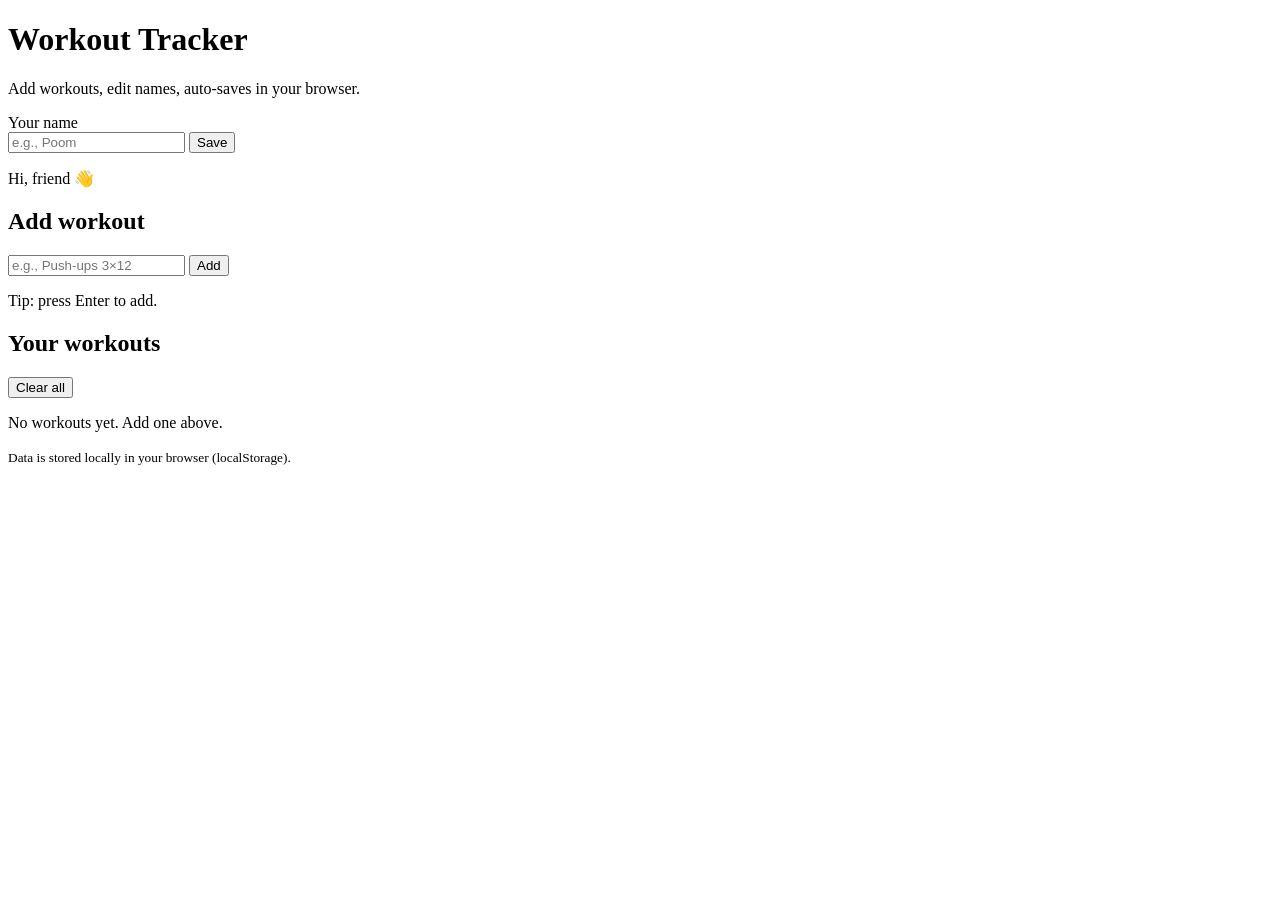
==== index.html @ 909cc03a "Add files via upload" ====
<!doctype html>
<html lang="en">
<head>
    <meta charset="UTF-8" />
    <meta name="viewport" content="width=device-width, initial-scale=1"/>
    <title>Workout Tracker</title>
    <link rel="stylesheet" href="styles.css" />
</head>
<body>
<main class="wrap">
    <header class="card header">
        <div>
            <h1 id="title">Workout Tracker</h1>
            <p class="sub">Add workouts, edit names, auto-saves in your browser.</p>
        </div>

        <div class="profile">
            <label class="label" for="userName">Your name</label>
            <div class="row">
                <input id="userName" class="input" placeholder="e.g., Poom" autocomplete="name" />
                <button id="saveNameBtn" class="btn">Save</button>
            </div>
            <p class="hint">Hi, <span id="helloName">friend</span> 👋</p>
        </div>
    </header>

    <section class="card">
        <h2>Add workout</h2>
        <div class="row">
            <input id="workoutInput" class="input" placeholder="e.g., Push-ups 3×12" />
            <button id="addBtn" class="btn primary">Add</button>
        </div>
        <p class="hint">Tip: press Enter to add.</p>
    </section>

    <section class="card">
        <div class="listHeader">
            <h2>Your workouts</h2>
            <button id="clearBtn" class="btn danger ghost" title="Remove all workouts">Clear all</button>
        </div>
        <ul id="list" class="list" aria-live="polite"></ul>
        <p id="empty" class="empty">No workouts yet. Add one above.</p>
    </section>

    <footer class="footer">
        <small>Data is stored locally in your browser (localStorage).</small>
    </footer>
</main>

<script src="app.js"></script>
</body>
</html>
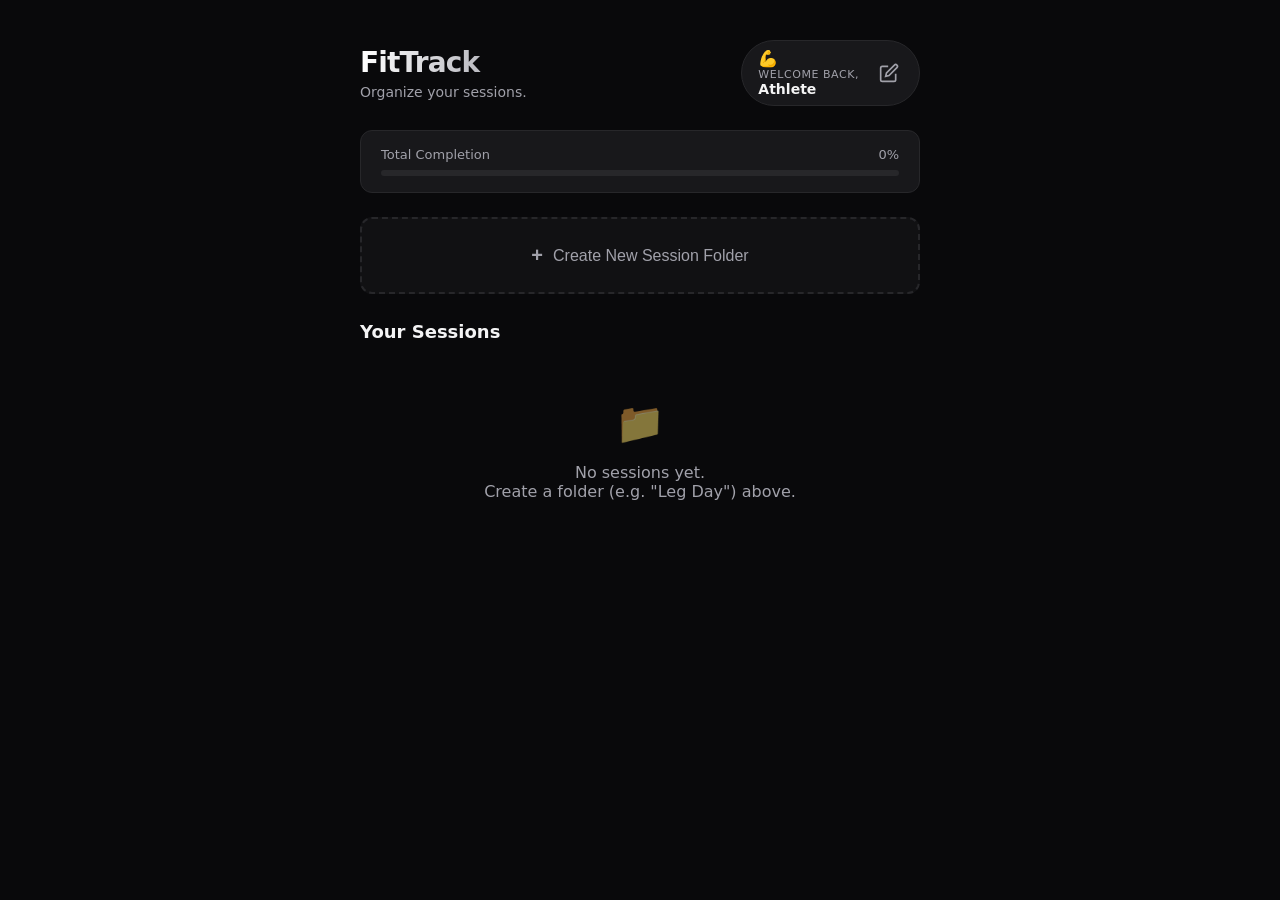
==== commit e371dd64: "Revamp FitTrack HTML structure and styles Updated HTML structure and styles for the FitTrack applica" ====
--- a/index.html
+++ b/index.html
@@ -2,51 +2,706 @@
 <html lang="en">
 <head>
     <meta charset="UTF-8" />
-    <meta name="viewport" content="width=device-width, initial-scale=1"/>
-    <title>Workout Tracker</title>
-    <link rel="stylesheet" href="styles.css" />
+    <meta name="viewport" content="width=device-width, initial-scale=1, maximum-scale=1"/>
+    <title>FitTrack</title>
+
+    <style>
+        :root {
+            --bg: #09090b;
+            --card-bg: #18181b;
+            --card-border: #27272a;
+            --primary: #3b82f6;
+            --primary-hover: #2563eb;
+            --text: #f4f4f5;
+            --text-muted: #a1a1aa;
+            --danger: #ef4444;
+            --success: #22c55e;
+            --radius: 12px;
+            --font-stack: ui-sans-serif, system-ui, -apple-system, BlinkMacSystemFont, "Segoe UI", Roboto, "Helvetica Neue", Arial, sans-serif;
+        }
+
+        * { box-sizing: border-box; }
+
+        body {
+            margin: 0;
+            font-family: var(--font-stack);
+            background-color: var(--bg);
+            color: var(--text);
+            -webkit-font-smoothing: antialiased;
+            padding-bottom: 80px;
+        }
+
+        .wrap {
+            max-width: 600px;
+            margin: 0 auto;
+            padding: 20px;
+            display: flex;
+            flex-direction: column;
+            gap: 24px;
+        }
+
+        /* --- Header --- */
+        .header {
+            display: flex;
+            justify-content: space-between;
+            align-items: center;
+            padding-top: 20px;
+        }
+
+        .header-text h1 {
+            margin: 0;
+            font-size: 28px;
+            letter-spacing: -0.03em;
+            background: linear-gradient(to right, #fff, #a1a1aa);
+            -webkit-background-clip: text;
+            -webkit-text-fill-color: transparent;
+        }
+        .sub { margin: 5px 0 0; color: var(--text-muted); font-size: 14px; }
+
+        .profile-card {
+            display: flex;
+            align-items: center;
+            gap: 12px;
+            background: var(--card-bg);
+            padding: 8px 12px 8px 16px;
+            border-radius: 50px;
+            border: 1px solid var(--card-border);
+        }
+
+        .greeting h3 { margin: 0; font-size: 14px; font-weight: 600; }
+        .greeting .hint { margin: 0; font-size: 11px; text-transform: uppercase; letter-spacing: 0.05em; color: var(--text-muted); }
+
+        /* --- Common Elements --- */
+        .input {
+            width: 100%;
+            padding: 14px 16px;
+            border-radius: var(--radius);
+            border: 1px solid var(--card-border);
+            background: #27272a;
+            color: var(--text);
+            font-size: 16px;
+            transition: all 0.2s;
+            font-family: var(--font-stack);
+        }
+        .input:focus { outline: none; border-color: var(--primary); box-shadow: 0 0 0 2px rgba(59, 130, 246, 0.2); }
+
+        /* UPDATED: Textarea for pasting lists */
+        textarea.input {
+            min-height: 120px;
+            resize: vertical;
+            line-height: 1.5;
+        }
+
+        .btn {
+            cursor: pointer;
+            border: none;
+            border-radius: var(--radius);
+            font-weight: 600;
+            transition: all 0.2s;
+            font-family: var(--font-stack);
+            display: flex;
+            align-items: center;
+            justify-content: center;
+        }
+
+        .btn.primary { background: var(--primary); color: white; }
+        .btn.primary:hover { background: var(--primary-hover); }
+        .btn.ghost { background: transparent; color: var(--text-muted); }
+        .btn.ghost:hover { background: #27272a; color: var(--text); }
+        .btn.text-danger { background: transparent; color: var(--danger); font-size: 13px; padding: 6px 12px; }
+        .btn.text-danger:hover { background: rgba(239, 68, 68, 0.1); }
+
+        .icon-btn { padding: 8px; border-radius: 50%; background: transparent; color: var(--text-muted); }
+        .icon-btn:hover { background: #3f3f46; color: white; }
+
+        .card {
+            background: var(--card-bg);
+            border: 1px solid var(--card-border);
+            border-radius: var(--radius);
+            padding: 20px;
+        }
+
+        /* --- Add Trigger Box --- */
+        .add-trigger-box {
+            width: 100%;
+            background: rgba(39, 39, 42, 0.3);
+            border: 2px dashed var(--card-border);
+            border-radius: var(--radius);
+            padding: 25px;
+            color: var(--text-muted);
+            font-size: 16px;
+            cursor: pointer;
+            transition: all 0.2s;
+            display: flex;
+            align-items: center;
+            justify-content: center;
+            gap: 10px;
+        }
+        .add-trigger-box:hover {
+            border-color: var(--primary);
+            color: var(--primary);
+            background: rgba(59, 130, 246, 0.05);
+        }
+        .plus-icon { font-size: 20px; font-weight: bold; }
+
+        /* --- Stats / Progress --- */
+        .stats-card { padding: 16px 20px; }
+        .progress-header { display: flex; justify-content: space-between; font-size: 13px; color: var(--text-muted); margin-bottom: 8px; font-weight: 500;}
+        .progress-bar-bg { height: 6px; background: #27272a; border-radius: 10px; overflow: hidden; }
+        .progress-bar-fill { height: 100%; background: var(--success); width: 0%; transition: width 0.4s ease-out; border-radius: 10px; }
+
+        /* --- List --- */
+        .listHeader { display: flex; align-items: center; justify-content: space-between; margin-bottom: 15px; }
+        .listHeader h2 { font-size: 18px; margin: 0; color: var(--text); }
+        .list { list-style: none; padding: 0; margin: 0; display: flex; flex-direction: column; gap: 12px; }
+
+        .item {
+            display: flex;
+            align-items: center;
+            gap: 14px;
+            padding: 14px;
+            border: 1px solid var(--card-border);
+            border-radius: var(--radius);
+            background: rgba(39, 39, 42, 0.4);
+            transition: transform 0.2s, border-color 0.2s;
+            animation: slideIn 0.3s ease-out;
+            cursor: pointer;
+        }
+        .item:hover { border-color: #52525b; }
+
+        @keyframes slideIn {
+            from { opacity: 0; transform: translateY(10px); }
+            to { opacity: 1; transform: translateY(0); }
+        }
+
+        .item.done { opacity: 0.6; background: transparent; border-style: dashed; }
+        .item.done .name { text-decoration: line-through; color: var(--text-muted); }
+
+        /* Checkbox */
+        .check-container { position: relative; width: 22px; height: 22px; flex-shrink: 0; }
+        .check { opacity: 0; width: 100%; height: 100%; cursor: pointer; position: absolute; z-index: 2; margin: 0; }
+        .custom-check {
+            width: 22px; height: 22px; border: 2px solid #52525b; border-radius: 6px; position: absolute; top: 0; left: 0; pointer-events: none; transition: 0.2s;
+            display: flex; align-items: center; justify-content: center;
+        }
+        .check:checked + .custom-check { background: var(--success); border-color: var(--success); }
+        .check:checked + .custom-check::after { content: '✔'; font-size: 14px; color: black; display: block; }
+
+        .item-content { flex: 1; min-width: 0; display: flex; flex-direction: column; justify-content: center;}
+        .name { display: block; font-size: 15px; word-break: break-word; font-weight: 500; }
+        .sub-count { font-size: 12px; color: var(--text-muted); margin-top: 3px; }
+
+        /* Actions */
+        .actions { display: flex; gap: 4px; opacity: 0.5; transition: 0.2s; }
+        .item:hover .actions { opacity: 1; }
+        .action-btn { background: transparent; border: none; cursor: pointer; color: var(--text-muted); padding: 6px; border-radius: 6px; display: flex; align-items: center; justify-content: center; }
+        .action-btn:hover { background: #3f3f46; color: white; }
+        .action-btn.delete:hover { background: rgba(239, 68, 68, 0.15); color: var(--danger); }
+
+        .edit-input { width: 100%; padding: 8px; font-size: 15px; background: #000; border: 1px solid var(--primary); color: white; border-radius: 6px; font-family: var(--font-stack); }
+
+        /* Empty State */
+        .empty-state { text-align: center; padding: 40px 0; color: var(--text-muted); }
+        .empty-icon { font-size: 40px; margin-bottom: 10px; opacity: 0.5; }
+        .hidden { display: none !important; }
+
+        /* Modal */
+        .modal-overlay {
+            position: fixed; inset: 0; background: rgba(0,0,0,0.7); backdrop-filter: blur(5px);
+            display: flex; align-items: center; justify-content: center; z-index: 100;
+        }
+        .modal { background: var(--card-bg); border: 1px solid var(--card-border); padding: 24px; border-radius: 16px; width: 90%; max-width: 350px; }
+        .modal h3 { margin-top: 0; margin-bottom: 16px; font-size: 18px; color: var(--text); }
+        .modal-actions { margin-top: 16px; display: flex; justify-content: flex-end; gap: 8px; }
+
+        /* Detail View Specifics */
+        .back-nav { display: flex; align-items: center; gap: 10px; margin-bottom: 20px; cursor: pointer; color: var(--text-muted); font-size: 14px;}
+        .back-nav:hover { color: var(--primary); }
+
+        .folder-tag {
+            background: rgba(59, 130, 246, 0.1); color: var(--primary);
+            padding: 4px 10px; border-radius: 6px; font-size: 12px; margin-left: 10px; display: inline-block;
+        }
+
+        @media (max-width: 480px) {
+            .header { flex-direction: column; align-items: flex-start; gap: 15px; }
+            .profile-card { width: 100%; justify-content: space-between; }
+        }
+    </style>
 </head>
 <body>
 <main class="wrap">
-    <header class="card header">
-        <div>
-            <h1 id="title">Workout Tracker</h1>
-            <p class="sub">Add workouts, edit names, auto-saves in your browser.</p>
+
+    <div id="homeView">
+        <header class="header">
+            <div class="header-text">
+                <h1 id="title">FitTrack</h1>
+                <p class="sub">Organize your sessions.</p>
+            </div>
+
+            <div class="profile-card">
+                <div class="greeting">
+                    <span class="avatar">💪</span>
+                    <span>
+                        <p class="hint">Welcome back,</p>
+                        <h3 id="helloName">Athlete</h3>
+                    </span>
+                </div>
+                <button id="editNameBtn" class="btn icon-btn" title="Edit Name">
+                    <svg width="20" height="20" viewBox="0 0 24 24" fill="none" stroke="currentColor" stroke-width="2"><path d="M11 4H4a2 2 0 0 0-2 2v14a2 2 0 0 0 2 2h14a2 2 0 0 0 2-2v-7"></path><path d="M18.5 2.5a2.121 2.121 0 0 1 3 3L12 15l-4 1 1-4 9.5-9.5z"></path></svg>
+                </button>
+            </div>
+        </header>
+
+        <section class="card stats-card" style="margin-top: 24px;">
+            <div class="progress-header">
+                <span>Total Completion</span>
+                <span id="homeProgressText">0%</span>
+            </div>
+            <div class="progress-bar-bg">
+                <div id="homeProgressBar" class="progress-bar-fill"></div>
+            </div>
+        </section>
+
+        <button id="openAddSessionModalBtn" class="add-trigger-box" style="margin-top: 24px;">
+            <span class="plus-icon">+</span>
+            <span>Create New Session Folder</span>
+        </button>
+
+        <section class="list-section" style="margin-top: 24px;">
+            <div class="listHeader">
+                <h2>Your Sessions</h2>
+                <button id="clearSessionsBtn" class="btn text-danger">Clear All</button>
+            </div>
+            <ul id="sessionList" class="list" aria-live="polite"></ul>
+            <div id="emptySessions" class="empty-state">
+                <div class="empty-icon">📁</div>
+                <p>No sessions yet.<br>Create a folder (e.g. "Leg Day") above.</p>
+            </div>
+        </section>
+    </div>
+
+    <div id="detailView" class="hidden">
+        <div class="back-nav" id="backBtn">
+            <svg width="20" height="20" viewBox="0 0 24 24" fill="none" stroke="currentColor" stroke-width="2"><path d="M19 12H5M12 19l-7-7 7-7"/></svg>
+            <span>Back to Sessions</span>
         </div>
 
-        <div class="profile">
-            <label class="label" for="userName">Your name</label>
-            <div class="row">
-                <input id="userName" class="input" placeholder="e.g., Poom" autocomplete="name" />
-                <button id="saveNameBtn" class="btn">Save</button>
-            </div>
-            <p class="hint">Hi, <span id="helloName">friend</span> 👋</p>
+        <div class="header" style="padding-top: 0; margin-bottom: 20px;">
+            <div class="header-text">
+                <h1 id="detailTitle">Session Name</h1>
+                <span class="folder-tag">Editing Exercises</span>
+            </div>
         </div>
-    </header>
-
-    <section class="card">
-        <h2>Add workout</h2>
-        <div class="row">
-            <input id="workoutInput" class="input" placeholder="e.g., Push-ups 3×12" />
-            <button id="addBtn" class="btn primary">Add</button>
+
+        <section class="card stats-card">
+            <div class="progress-header">
+                <span>Session Progress</span>
+                <span id="detailProgressText">0%</span>
+            </div>
+            <div class="progress-bar-bg">
+                <div id="detailProgressBar" class="progress-bar-fill"></div>
+            </div>
+        </section>
+
+        <button id="openAddExerciseModalBtn" class="add-trigger-box" style="margin-top: 24px;">
+            <span class="plus-icon">+</span>
+            <span>Add Exercises (Paste List Here)</span>
+        </button>
+
+        <section class="list-section" style="margin-top: 24px;">
+            <div class="listHeader">
+                <h2>Exercises</h2>
+            </div>
+            <ul id="exerciseList" class="list" aria-live="polite"></ul>
+            <div id="emptyExercises" class="empty-state">
+                <div class="empty-icon">📝</div>
+                <p>Empty session.<br>Paste your workout list above!</p>
+            </div>
+        </section>
+    </div>
+
+    <div id="nameModal" class="modal-overlay hidden">
+        <div class="modal">
+            <h3>Your Profile Name</h3>
+            <input id="userNameInput" class="input" placeholder="e.g., Poom" autocomplete="name" />
+            <div class="modal-actions">
+                <button id="closeNameModal" class="btn ghost">Cancel</button>
+                <button id="saveNameBtn" class="btn primary">Save</button>
+            </div>
         </div>
-        <p class="hint">Tip: press Enter to add.</p>
-    </section>
-
-    <section class="card">
-        <div class="listHeader">
-            <h2>Your workouts</h2>
-            <button id="clearBtn" class="btn danger ghost" title="Remove all workouts">Clear all</button>
+    </div>
+
+    <div id="addSessionModal" class="modal-overlay hidden">
+        <div class="modal">
+            <h3>New Session Name</h3>
+            <input id="newSessionInput" class="input" placeholder="e.g., Leg Day, Mikasa" />
+            <div class="modal-actions">
+                <button id="closeAddSessionModal" class="btn ghost">Cancel</button>
+                <button id="confirmAddSessionBtn" class="btn primary">Create Folder</button>
+            </div>
         </div>
-        <ul id="list" class="list" aria-live="polite"></ul>
-        <p id="empty" class="empty">No workouts yet. Add one above.</p>
-    </section>
-
-    <footer class="footer">
-        <small>Data is stored locally in your browser (localStorage).</small>
-    </footer>
+    </div>
+
+    <div id="addExerciseModal" class="modal-overlay hidden">
+        <div class="modal">
+            <h3>Paste Your Exercises</h3>
+            <p style="font-size: 13px; color: #a1a1aa; margin-top: 0;">Paste a list. Each new line becomes a separate item.</p>
+            <textarea id="newExerciseInput" class="input" placeholder="e.g.&#10;Push Ups 3x10&#10;Squats 3x10&#10;Plank 30s"></textarea>
+            <div class="modal-actions">
+                <button id="closeAddExerciseModal" class="btn ghost">Cancel</button>
+                <button id="confirmAddExerciseBtn" class="btn primary">Add Exercises</button>
+            </div>
+        </div>
+    </div>
+
 </main>
-
-<script src="app.js"></script>
+<script>
+    const STORAGE_KEY = "fit_track_v5_smart_paste";
+
+    // Global State
+    let state = {
+        name: "Athlete",
+        activeSessionId: null,
+        sessions: []
+    };
+
+    const els = {
+        // Views
+        homeView: document.getElementById("homeView"),
+        detailView: document.getElementById("detailView"),
+        backBtn: document.getElementById("backBtn"),
+
+        // Home Elements
+        helloName: document.getElementById("helloName"),
+        sessionList: document.getElementById("sessionList"),
+        emptySessions: document.getElementById("emptySessions"),
+        homeProgressBar: document.getElementById("homeProgressBar"),
+        homeProgressText: document.getElementById("homeProgressText"),
+        clearSessionsBtn: document.getElementById("clearSessionsBtn"),
+
+        // Detail Elements
+        detailTitle: document.getElementById("detailTitle"),
+        exerciseList: document.getElementById("exerciseList"),
+        emptyExercises: document.getElementById("emptyExercises"),
+        detailProgressBar: document.getElementById("detailProgressBar"),
+        detailProgressText: document.getElementById("detailProgressText"),
+
+        // Modals & Inputs
+        nameModal: document.getElementById("nameModal"),
+        userNameInput: document.getElementById("userNameInput"),
+        editNameBtn: document.getElementById("editNameBtn"),
+        saveNameBtn: document.getElementById("saveNameBtn"),
+        closeNameModal: document.getElementById("closeNameModal"),
+
+        addSessionModal: document.getElementById("addSessionModal"),
+        openAddSessionModalBtn: document.getElementById("openAddSessionModalBtn"),
+        newSessionInput: document.getElementById("newSessionInput"),
+        closeAddSessionModal: document.getElementById("closeAddSessionModal"),
+        confirmAddSessionBtn: document.getElementById("confirmAddSessionBtn"),
+
+        addExerciseModal: document.getElementById("addExerciseModal"),
+        openAddExerciseModalBtn: document.getElementById("openAddExerciseModalBtn"),
+        newExerciseInput: document.getElementById("newExerciseInput"), // This is now a TEXTAREA
+        closeAddExerciseModal: document.getElementById("closeAddExerciseModal"),
+        confirmAddExerciseBtn: document.getElementById("confirmAddExerciseBtn"),
+    };
+
+    function uid() {
+        return Date.now().toString(36) + Math.random().toString(36).substr(2);
+    }
+
+    function loadState() {
+        try {
+            const raw = localStorage.getItem(STORAGE_KEY);
+            if (raw) {
+                const parsed = JSON.parse(raw);
+                return {
+                    name: parsed.name || "Athlete",
+                    activeSessionId: null,
+                    sessions: Array.isArray(parsed.sessions) ? parsed.sessions : []
+                };
+            }
+        } catch(e) { console.error(e); }
+        return { name: "Athlete", activeSessionId: null, sessions: [] };
+    }
+
+    function saveState() {
+        const dataToSave = {
+            name: state.name,
+            sessions: state.sessions
+        };
+        localStorage.setItem(STORAGE_KEY, JSON.stringify(dataToSave));
+    }
+
+    // --- Render Logic ---
+
+    function render() {
+        els.helloName.textContent = state.name;
+
+        if (state.activeSessionId) {
+            renderDetailView();
+        } else {
+            renderHomeView();
+        }
+    }
+
+    function renderHomeView() {
+        els.homeView.classList.remove("hidden");
+        els.detailView.classList.add("hidden");
+
+        const totalSessions = state.sessions.length;
+        const completedSessions = state.sessions.filter(s => s.done).length;
+        const pct = totalSessions ? Math.round((completedSessions / totalSessions) * 100) : 0;
+
+        els.homeProgressBar.style.width = `${pct}%`;
+        els.homeProgressText.textContent = `${pct}%`;
+        els.homeProgressText.style.color = pct === 100 ? "var(--success)" : "var(--text-muted)";
+
+        els.sessionList.innerHTML = "";
+        els.emptySessions.classList.toggle("hidden", state.sessions.length > 0);
+        els.clearSessionsBtn.style.visibility = state.sessions.length ? "visible" : "hidden";
+
+        state.sessions.forEach(session => {
+            const li = document.createElement("li");
+            li.className = `item ${session.done ? "done" : ""}`;
+
+            const checkContainer = document.createElement("div");
+            checkContainer.className = "check-container";
+            checkContainer.onclick = (e) => e.stopPropagation();
+
+            const checkbox = document.createElement("input");
+            checkbox.type = "checkbox";
+            checkbox.className = "check";
+            checkbox.checked = session.done;
+            checkbox.onchange = () => {
+                session.done = checkbox.checked;
+                saveState();
+                render();
+            };
+
+            const customCheck = document.createElement("div");
+            customCheck.className = "custom-check";
+            checkContainer.append(checkbox, customCheck);
+
+            const contentDiv = document.createElement("div");
+            contentDiv.className = "item-content";
+            contentDiv.onclick = () => {
+                state.activeSessionId = session.id;
+                render();
+            };
+
+            const nameSpan = document.createElement("span");
+            nameSpan.className = "name";
+            nameSpan.textContent = session.text;
+
+            const subCount = document.createElement("span");
+            subCount.className = "sub-count";
+            const exCount = session.exercises ? session.exercises.length : 0;
+            subCount.textContent = `${exCount} exercise${exCount !== 1 ? 's' : ''}`;
+
+            contentDiv.append(nameSpan, subCount);
+
+            const actionsDiv = document.createElement("div");
+            actionsDiv.className = "actions";
+            actionsDiv.onclick = (e) => e.stopPropagation();
+
+            const delBtn = document.createElement("button");
+            delBtn.className = "action-btn delete";
+            delBtn.innerHTML = `<svg width="16" height="16" viewBox="0 0 24 24" fill="none" stroke="currentColor" stroke-width="2"><polyline points="3 6 5 6 21 6"></polyline><path d="M19 6v14a2 2 0 0 1-2 2H7a2 2 0 0 1-2-2V6m3 0V4a2 2 0 0 1 2-2h4a2 2 0 0 1 2 2v2"></path></svg>`;
+            delBtn.onclick = () => {
+                if(confirm(`Delete "${session.text}"?`)) {
+                    state.sessions = state.sessions.filter(s => s.id !== session.id);
+                    saveState();
+                    render();
+                }
+            };
+
+            actionsDiv.append(delBtn);
+            li.append(checkContainer, contentDiv, actionsDiv);
+            els.sessionList.appendChild(li);
+        });
+    }
+
+    function renderDetailView() {
+        const session = state.sessions.find(s => s.id === state.activeSessionId);
+        if (!session) {
+            state.activeSessionId = null;
+            render();
+            return;
+        }
+
+        els.homeView.classList.add("hidden");
+        els.detailView.classList.remove("hidden");
+        els.detailTitle.textContent = session.text;
+
+        const exercises = session.exercises || [];
+
+        const total = exercises.length;
+        const done = exercises.filter(e => e.done).length;
+        const pct = total ? Math.round((done / total) * 100) : 0;
+
+        els.detailProgressBar.style.width = `${pct}%`;
+        els.detailProgressText.textContent = `${pct}%`;
+        els.detailProgressText.style.color = pct === 100 ? "var(--success)" : "var(--text-muted)";
+
+        els.exerciseList.innerHTML = "";
+        els.emptyExercises.classList.toggle("hidden", exercises.length > 0);
+
+        exercises.forEach(ex => {
+            const li = document.createElement("li");
+            li.className = `item ${ex.done ? "done" : ""}`;
+
+            const checkContainer = document.createElement("div");
+            checkContainer.className = "check-container";
+
+            const checkbox = document.createElement("input");
+            checkbox.type = "checkbox";
+            checkbox.className = "check";
+            checkbox.checked = ex.done;
+            checkbox.onchange = () => {
+                ex.done = checkbox.checked;
+                saveState();
+                render();
+            };
+
+            const customCheck = document.createElement("div");
+            customCheck.className = "custom-check";
+            checkContainer.append(checkbox, customCheck);
+
+            const contentDiv = document.createElement("div");
+            contentDiv.className = "item-content";
+
+            const nameSpan = document.createElement("span");
+            nameSpan.className = "name";
+            nameSpan.textContent = ex.text;
+            contentDiv.appendChild(nameSpan);
+
+            const actionsDiv = document.createElement("div");
+            actionsDiv.className = "actions";
+
+            const editBtn = document.createElement("button");
+            editBtn.className = "action-btn";
+            editBtn.innerHTML = `<svg width="16" height="16" viewBox="0 0 24 24" fill="none" stroke="currentColor" stroke-width="2"><path d="M11 4H4a2 2 0 0 0-2 2v14a2 2 0 0 0 2 2h14a2 2 0 0 0 2-2v-7"></path><path d="M18.5 2.5a2.121 2.121 0 0 1 3 3L12 15l-4 1 1-4 9.5-9.5z"></path></svg>`;
+            editBtn.onclick = () => {
+                const input = document.createElement("input");
+                input.className = "edit-input";
+                input.value = ex.text;
+                contentDiv.innerHTML = "";
+                contentDiv.appendChild(input);
+                input.focus();
+                actionsDiv.style.display = "none";
+
+                const commit = () => {
+                    if(input.value.trim()) ex.text = input.value.trim();
+                    saveState();
+                    render();
+                };
+                input.onblur = commit;
+                input.onkeydown = (e) => { if(e.key==="Enter") commit(); };
+            };
+
+            const delBtn = document.createElement("button");
+            delBtn.className = "action-btn delete";
+            delBtn.innerHTML = `<svg width="16" height="16" viewBox="0 0 24 24" fill="none" stroke="currentColor" stroke-width="2"><polyline points="3 6 5 6 21 6"></polyline><path d="M19 6v14a2 2 0 0 1-2 2H7a2 2 0 0 1-2-2V6m3 0V4a2 2 0 0 1 2-2h4a2 2 0 0 1 2 2v2"></path></svg>`;
+            delBtn.onclick = () => {
+                if(confirm("Delete this exercise?")) {
+                    session.exercises = session.exercises.filter(e => e.id !== ex.id);
+                    saveState();
+                    render();
+                }
+            };
+
+            actionsDiv.append(editBtn, delBtn);
+            li.append(checkContainer, contentDiv, actionsDiv);
+            els.exerciseList.appendChild(li);
+        });
+    }
+
+    // --- Actions ---
+
+    // Back
+    els.backBtn.addEventListener("click", () => {
+        state.activeSessionId = null;
+        render();
+    });
+
+    // Add Session
+    const toggleSessionModal = (show) => {
+        els.addSessionModal.classList.toggle("hidden", !show);
+        if(show) { els.newSessionInput.value = ""; els.newSessionInput.focus(); }
+    };
+    els.openAddSessionModalBtn.onclick = () => toggleSessionModal(true);
+    els.closeAddSessionModal.onclick = () => toggleSessionModal(false);
+
+    els.confirmAddSessionBtn.onclick = () => {
+        const text = els.newSessionInput.value.trim();
+        if(text) {
+            state.sessions.unshift({ id: uid(), text, done: false, exercises: [] });
+            saveState();
+            render();
+            toggleSessionModal(false);
+        }
+    };
+    els.newSessionInput.onkeydown = (e) => {
+        if(e.key === "Enter") els.confirmAddSessionBtn.click();
+        if(e.key === "Escape") toggleSessionModal(false);
+    };
+
+    // Add Exercise (SMART PASTE LOGIC HERE)
+    const toggleExerciseModal = (show) => {
+        els.addExerciseModal.classList.toggle("hidden", !show);
+        if(show) { els.newExerciseInput.value = ""; els.newExerciseInput.focus(); }
+    };
+    els.openAddExerciseModalBtn.onclick = () => toggleExerciseModal(true);
+    els.closeAddExerciseModal.onclick = () => toggleExerciseModal(false);
+
+    els.confirmAddExerciseBtn.onclick = () => {
+        const rawText = els.newExerciseInput.value.trim();
+        const session = state.sessions.find(s => s.id === state.activeSessionId);
+
+        if(rawText && session) {
+            if(!session.exercises) session.exercises = [];
+
+            // --- THE FIX: Split by new line ---
+            const lines = rawText.split(/\r?\n/);
+
+            lines.forEach(line => {
+                const cleanLine = line.trim();
+                // Ignore empty lines
+                if (cleanLine) {
+                    session.exercises.push({ id: uid(), text: cleanLine, done: false });
+                }
+            });
+
+            saveState();
+            render();
+            toggleExerciseModal(false);
+        }
+    };
+
+    // Name Modal
+    const toggleNameModal = (show) => {
+        els.nameModal.classList.toggle("hidden", !show);
+        if(show) els.userNameInput.focus();
+    };
+    els.editNameBtn.onclick = () => { els.userNameInput.value = state.name; toggleNameModal(true); };
+    els.closeNameModal.onclick = () => toggleNameModal(false);
+    els.saveNameBtn.onclick = () => {
+        const val = els.userNameInput.value.trim();
+        if(val) { state.name = val; saveState(); render(); }
+        toggleNameModal(false);
+    };
+
+    // Clear All
+    els.clearSessionsBtn.onclick = () => {
+        if(confirm("Delete ALL data?")) { state.sessions = []; saveState(); render(); }
+    };
+
+    // Init
+    state = loadState();
+    render();
+
+</script>
 </body>
 </html>
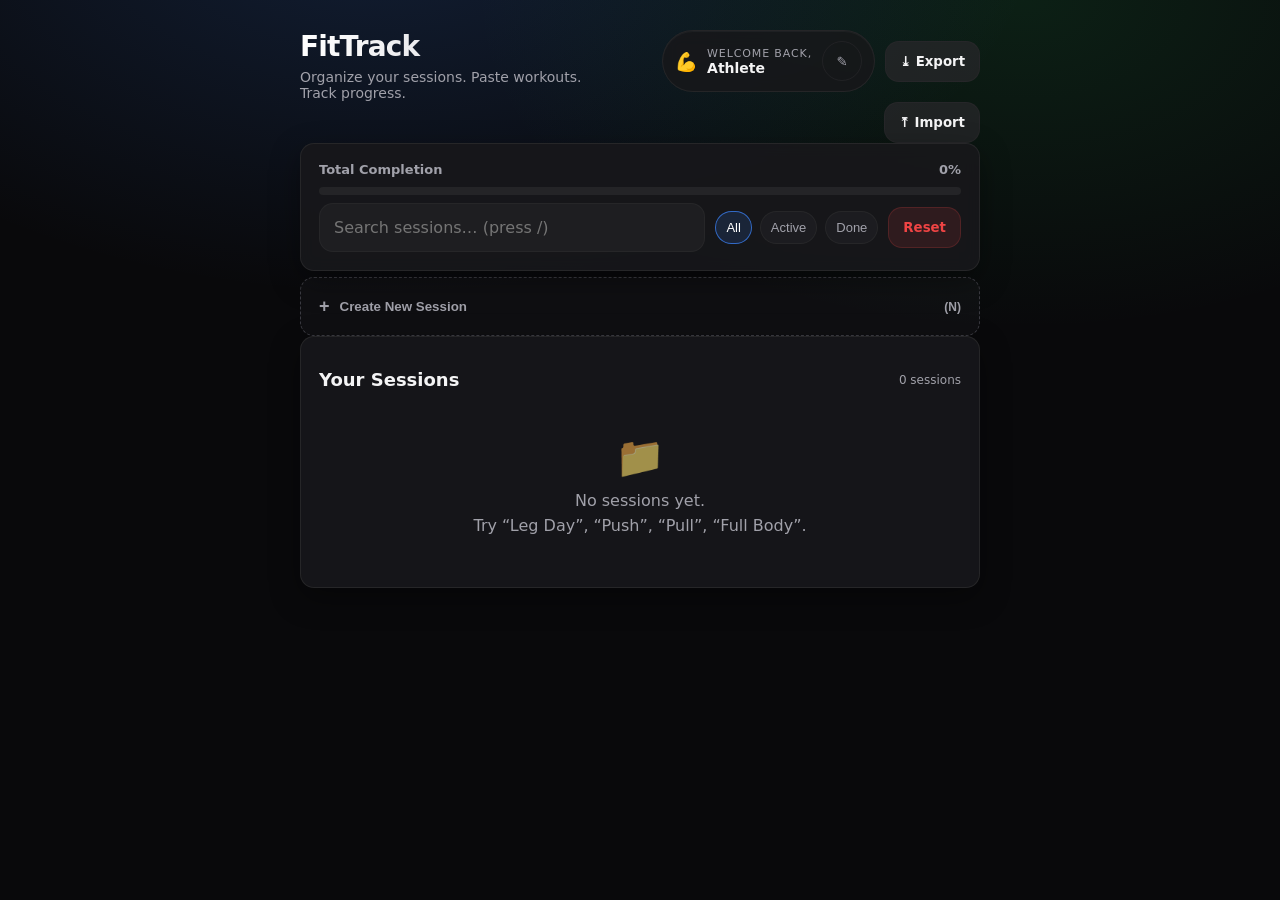
==== commit 02bac5b3: "hi" ====
--- a/index.html
+++ b/index.html
@@ -1,707 +1,1493 @@
 <!doctype html>
 <html lang="en">
 <head>
-    <meta charset="UTF-8" />
-    <meta name="viewport" content="width=device-width, initial-scale=1, maximum-scale=1"/>
-    <title>FitTrack</title>
-
-    <style>
-        :root {
-            --bg: #09090b;
-            --card-bg: #18181b;
-            --card-border: #27272a;
-            --primary: #3b82f6;
-            --primary-hover: #2563eb;
-            --text: #f4f4f5;
-            --text-muted: #a1a1aa;
-            --danger: #ef4444;
-            --success: #22c55e;
-            --radius: 12px;
-            --font-stack: ui-sans-serif, system-ui, -apple-system, BlinkMacSystemFont, "Segoe UI", Roboto, "Helvetica Neue", Arial, sans-serif;
-        }
-
-        * { box-sizing: border-box; }
-
-        body {
-            margin: 0;
-            font-family: var(--font-stack);
-            background-color: var(--bg);
-            color: var(--text);
-            -webkit-font-smoothing: antialiased;
-            padding-bottom: 80px;
-        }
-
-        .wrap {
-            max-width: 600px;
-            margin: 0 auto;
-            padding: 20px;
-            display: flex;
-            flex-direction: column;
-            gap: 24px;
-        }
-
-        /* --- Header --- */
-        .header {
-            display: flex;
-            justify-content: space-between;
-            align-items: center;
-            padding-top: 20px;
-        }
-
-        .header-text h1 {
-            margin: 0;
-            font-size: 28px;
-            letter-spacing: -0.03em;
-            background: linear-gradient(to right, #fff, #a1a1aa);
-            -webkit-background-clip: text;
-            -webkit-text-fill-color: transparent;
-        }
-        .sub { margin: 5px 0 0; color: var(--text-muted); font-size: 14px; }
-
-        .profile-card {
-            display: flex;
-            align-items: center;
-            gap: 12px;
-            background: var(--card-bg);
-            padding: 8px 12px 8px 16px;
-            border-radius: 50px;
-            border: 1px solid var(--card-border);
-        }
-
-        .greeting h3 { margin: 0; font-size: 14px; font-weight: 600; }
-        .greeting .hint { margin: 0; font-size: 11px; text-transform: uppercase; letter-spacing: 0.05em; color: var(--text-muted); }
-
-        /* --- Common Elements --- */
-        .input {
-            width: 100%;
-            padding: 14px 16px;
-            border-radius: var(--radius);
-            border: 1px solid var(--card-border);
-            background: #27272a;
-            color: var(--text);
-            font-size: 16px;
-            transition: all 0.2s;
-            font-family: var(--font-stack);
-        }
-        .input:focus { outline: none; border-color: var(--primary); box-shadow: 0 0 0 2px rgba(59, 130, 246, 0.2); }
-
-        /* UPDATED: Textarea for pasting lists */
-        textarea.input {
-            min-height: 120px;
-            resize: vertical;
-            line-height: 1.5;
-        }
-
-        .btn {
-            cursor: pointer;
-            border: none;
-            border-radius: var(--radius);
-            font-weight: 600;
-            transition: all 0.2s;
-            font-family: var(--font-stack);
-            display: flex;
-            align-items: center;
-            justify-content: center;
-        }
-
-        .btn.primary { background: var(--primary); color: white; }
-        .btn.primary:hover { background: var(--primary-hover); }
-        .btn.ghost { background: transparent; color: var(--text-muted); }
-        .btn.ghost:hover { background: #27272a; color: var(--text); }
-        .btn.text-danger { background: transparent; color: var(--danger); font-size: 13px; padding: 6px 12px; }
-        .btn.text-danger:hover { background: rgba(239, 68, 68, 0.1); }
-
-        .icon-btn { padding: 8px; border-radius: 50%; background: transparent; color: var(--text-muted); }
-        .icon-btn:hover { background: #3f3f46; color: white; }
-
-        .card {
-            background: var(--card-bg);
-            border: 1px solid var(--card-border);
-            border-radius: var(--radius);
-            padding: 20px;
-        }
-
-        /* --- Add Trigger Box --- */
-        .add-trigger-box {
-            width: 100%;
-            background: rgba(39, 39, 42, 0.3);
-            border: 2px dashed var(--card-border);
-            border-radius: var(--radius);
-            padding: 25px;
-            color: var(--text-muted);
-            font-size: 16px;
-            cursor: pointer;
-            transition: all 0.2s;
-            display: flex;
-            align-items: center;
-            justify-content: center;
-            gap: 10px;
-        }
-        .add-trigger-box:hover {
-            border-color: var(--primary);
-            color: var(--primary);
-            background: rgba(59, 130, 246, 0.05);
-        }
-        .plus-icon { font-size: 20px; font-weight: bold; }
-
-        /* --- Stats / Progress --- */
-        .stats-card { padding: 16px 20px; }
-        .progress-header { display: flex; justify-content: space-between; font-size: 13px; color: var(--text-muted); margin-bottom: 8px; font-weight: 500;}
-        .progress-bar-bg { height: 6px; background: #27272a; border-radius: 10px; overflow: hidden; }
-        .progress-bar-fill { height: 100%; background: var(--success); width: 0%; transition: width 0.4s ease-out; border-radius: 10px; }
-
-        /* --- List --- */
-        .listHeader { display: flex; align-items: center; justify-content: space-between; margin-bottom: 15px; }
-        .listHeader h2 { font-size: 18px; margin: 0; color: var(--text); }
-        .list { list-style: none; padding: 0; margin: 0; display: flex; flex-direction: column; gap: 12px; }
-
-        .item {
-            display: flex;
-            align-items: center;
-            gap: 14px;
-            padding: 14px;
-            border: 1px solid var(--card-border);
-            border-radius: var(--radius);
-            background: rgba(39, 39, 42, 0.4);
-            transition: transform 0.2s, border-color 0.2s;
-            animation: slideIn 0.3s ease-out;
-            cursor: pointer;
-        }
-        .item:hover { border-color: #52525b; }
-
-        @keyframes slideIn {
-            from { opacity: 0; transform: translateY(10px); }
-            to { opacity: 1; transform: translateY(0); }
-        }
-
-        .item.done { opacity: 0.6; background: transparent; border-style: dashed; }
-        .item.done .name { text-decoration: line-through; color: var(--text-muted); }
-
-        /* Checkbox */
-        .check-container { position: relative; width: 22px; height: 22px; flex-shrink: 0; }
-        .check { opacity: 0; width: 100%; height: 100%; cursor: pointer; position: absolute; z-index: 2; margin: 0; }
-        .custom-check {
-            width: 22px; height: 22px; border: 2px solid #52525b; border-radius: 6px; position: absolute; top: 0; left: 0; pointer-events: none; transition: 0.2s;
-            display: flex; align-items: center; justify-content: center;
-        }
-        .check:checked + .custom-check { background: var(--success); border-color: var(--success); }
-        .check:checked + .custom-check::after { content: '✔'; font-size: 14px; color: black; display: block; }
-
-        .item-content { flex: 1; min-width: 0; display: flex; flex-direction: column; justify-content: center;}
-        .name { display: block; font-size: 15px; word-break: break-word; font-weight: 500; }
-        .sub-count { font-size: 12px; color: var(--text-muted); margin-top: 3px; }
-
-        /* Actions */
-        .actions { display: flex; gap: 4px; opacity: 0.5; transition: 0.2s; }
-        .item:hover .actions { opacity: 1; }
-        .action-btn { background: transparent; border: none; cursor: pointer; color: var(--text-muted); padding: 6px; border-radius: 6px; display: flex; align-items: center; justify-content: center; }
-        .action-btn:hover { background: #3f3f46; color: white; }
-        .action-btn.delete:hover { background: rgba(239, 68, 68, 0.15); color: var(--danger); }
-
-        .edit-input { width: 100%; padding: 8px; font-size: 15px; background: #000; border: 1px solid var(--primary); color: white; border-radius: 6px; font-family: var(--font-stack); }
-
-        /* Empty State */
-        .empty-state { text-align: center; padding: 40px 0; color: var(--text-muted); }
-        .empty-icon { font-size: 40px; margin-bottom: 10px; opacity: 0.5; }
-        .hidden { display: none !important; }
-
-        /* Modal */
-        .modal-overlay {
-            position: fixed; inset: 0; background: rgba(0,0,0,0.7); backdrop-filter: blur(5px);
-            display: flex; align-items: center; justify-content: center; z-index: 100;
-        }
-        .modal { background: var(--card-bg); border: 1px solid var(--card-border); padding: 24px; border-radius: 16px; width: 90%; max-width: 350px; }
-        .modal h3 { margin-top: 0; margin-bottom: 16px; font-size: 18px; color: var(--text); }
-        .modal-actions { margin-top: 16px; display: flex; justify-content: flex-end; gap: 8px; }
-
-        /* Detail View Specifics */
-        .back-nav { display: flex; align-items: center; gap: 10px; margin-bottom: 20px; cursor: pointer; color: var(--text-muted); font-size: 14px;}
-        .back-nav:hover { color: var(--primary); }
-
-        .folder-tag {
-            background: rgba(59, 130, 246, 0.1); color: var(--primary);
-            padding: 4px 10px; border-radius: 6px; font-size: 12px; margin-left: 10px; display: inline-block;
-        }
-
-        @media (max-width: 480px) {
-            .header { flex-direction: column; align-items: flex-start; gap: 15px; }
-            .profile-card { width: 100%; justify-content: space-between; }
-        }
-    </style>
+  <meta charset="UTF-8" />
+  <meta name="viewport" content="width=device-width, initial-scale=1, maximum-scale=1"/>
+  <meta name="theme-color" content="#09090b" />
+  <title>FitTrack</title>
+
+  <style>
+    :root{
+      --bg:#09090b;
+      --card-bg:#18181b;
+      --card-border:#27272a;
+      --muted:#a1a1aa;
+      --text:#f4f4f5;
+      --primary:#3b82f6;
+      --primary-hover:#2563eb;
+      --danger:#ef4444;
+      --success:#22c55e;
+      --warn:#f59e0b;
+      --radius:14px;
+      --font: ui-sans-serif, system-ui, -apple-system, Segoe UI, Roboto, Helvetica, Arial, "Apple Color Emoji","Segoe UI Emoji";
+      --shadow: 0 10px 30px rgba(0,0,0,.35);
+    }
+    *{box-sizing:border-box}
+    html,body{height:100%}
+    body{
+      margin:0;
+      font-family:var(--font);
+      background: radial-gradient(1200px 700px at 30% -10%, rgba(59,130,246,.18), transparent 55%),
+                  radial-gradient(1000px 600px at 80% 0%, rgba(34,197,94,.12), transparent 55%),
+                  var(--bg);
+      color:var(--text);
+      -webkit-font-smoothing:antialiased;
+      padding-bottom: 90px;
+    }
+
+    .wrap{
+      max-width:720px;
+      margin:0 auto;
+      padding:20px;
+      display:flex;
+      flex-direction:column;
+      gap:18px;
+    }
+
+    /* Header */
+    .topbar{
+      display:flex;
+      align-items:flex-start;
+      justify-content:space-between;
+      gap:14px;
+      padding-top:10px;
+    }
+    .brand h1{
+      margin:0;
+      font-size:28px;
+      letter-spacing:-0.03em;
+      background:linear-gradient(to right, #fff, #c7c7cf);
+      -webkit-background-clip:text;
+      -webkit-text-fill-color:transparent;
+    }
+    .brand p{margin:6px 0 0;color:var(--muted);font-size:14px}
+
+    .rightbar{
+      display:flex;
+      gap:10px;
+      align-items:center;
+      flex-wrap:wrap;
+      justify-content:flex-end;
+    }
+
+    .pill{
+      display:flex;
+      align-items:center;
+      gap:10px;
+      background:rgba(24,24,27,.85);
+      border:1px solid rgba(39,39,42,.9);
+      border-radius:999px;
+      padding:10px 12px;
+      backdrop-filter: blur(8px);
+      box-shadow: 0 1px 0 rgba(255,255,255,.04) inset;
+    }
+    .pill .avatar{font-size:18px}
+    .pill .hint{margin:0;font-size:11px;letter-spacing:.08em;text-transform:uppercase;color:var(--muted)}
+    .pill .name{margin:0;font-size:14px;font-weight:650}
+
+    /* Buttons */
+    .btn{
+      border:none;
+      border-radius:var(--radius);
+      cursor:pointer;
+      font-weight:650;
+      font-family:var(--font);
+      transition:.18s;
+      display:inline-flex;
+      align-items:center;
+      justify-content:center;
+      gap:8px;
+      padding:12px 14px;
+      user-select:none;
+    }
+    .btn:disabled{opacity:.5;cursor:not-allowed}
+    .btn.primary{background:var(--primary);color:#fff}
+    .btn.primary:hover{background:var(--primary-hover)}
+    .btn.secondary{
+      background:rgba(39,39,42,.75);
+      border:1px solid rgba(39,39,42,.95);
+      color:var(--text);
+    }
+    .btn.secondary:hover{transform: translateY(-1px); border-color:#3f3f46}
+    .btn.ghost{background:transparent;color:var(--muted);padding:10px 12px}
+    .btn.ghost:hover{background:rgba(39,39,42,.75);color:var(--text)}
+    .btn.danger{background:rgba(239,68,68,.12);color:var(--danger);border:1px solid rgba(239,68,68,.18)}
+    .btn.danger:hover{background:rgba(239,68,68,.18)}
+    .icon-btn{
+      width:40px;height:40px;
+      padding:0;
+      border-radius:999px;
+      background:transparent;
+      color:var(--muted);
+      border:1px solid rgba(39,39,42,.7);
+    }
+    .icon-btn:hover{background:rgba(39,39,42,.7);color:#fff}
+
+    /* Inputs */
+    .input{
+      width:100%;
+      padding:14px 14px;
+      border-radius:var(--radius);
+      border:1px solid rgba(39,39,42,.95);
+      background:rgba(39,39,42,.55);
+      color:var(--text);
+      font-size:16px;
+      outline:none;
+      transition:.18s;
+      font-family:var(--font);
+    }
+    .input:focus{border-color:rgba(59,130,246,.9); box-shadow: 0 0 0 3px rgba(59,130,246,.18);}
+    textarea.input{min-height:140px;resize:vertical;line-height:1.5}
+
+    :focus-visible{outline:2px solid rgba(59,130,246,.75); outline-offset:2px; border-radius:10px}
+
+    /* Cards */
+    .card{
+      background:rgba(24,24,27,.9);
+      border:1px solid rgba(39,39,42,.95);
+      border-radius:var(--radius);
+      padding:18px;
+      box-shadow: var(--shadow);
+      backdrop-filter: blur(8px);
+    }
+
+    /* Progress */
+    .progress-header{display:flex;justify-content:space-between;gap:10px;font-size:13px;color:var(--muted);font-weight:550;margin-bottom:10px}
+    .progress-bar-bg{height:8px;background:rgba(39,39,42,.85);border-radius:999px;overflow:hidden}
+    .progress-bar-fill{height:100%;width:0%;background:var(--success);transition:width .35s ease;border-radius:999px}
+
+    /* Add Trigger */
+    .add-trigger{
+      width:100%;
+      border-radius:var(--radius);
+      padding:18px;
+      cursor:pointer;
+      border:1px dashed rgba(63,63,70,.95);
+      background:rgba(39,39,42,.25);
+      display:flex;
+      align-items:center;
+      justify-content:center;
+      gap:10px;
+      color:var(--muted);
+      transition:.18s;
+      font-weight:650;
+    }
+    .add-trigger:hover{
+      border-color:rgba(59,130,246,.9);
+      background:rgba(59,130,246,.07);
+      color:var(--primary);
+      transform: translateY(-1px);
+    }
+    .plus{font-size:18px; font-weight:800}
+
+    /* Toolbar */
+    .toolbar{
+      display:flex;
+      gap:10px;
+      align-items:center;
+      flex-wrap:wrap;
+      justify-content:space-between;
+      margin-top:8px;
+    }
+    .toolbar .left, .toolbar .right{display:flex;gap:10px;align-items:center;flex-wrap:wrap}
+    .chips{display:flex;gap:8px;flex-wrap:wrap}
+    .chip{
+      border:1px solid rgba(39,39,42,.95);
+      background:rgba(39,39,42,.45);
+      color:var(--muted);
+      padding:8px 10px;
+      border-radius:999px;
+      font-size:13px;
+      cursor:pointer;
+      user-select:none;
+      transition:.18s;
+    }
+    .chip:hover{border-color:#3f3f46;color:var(--text)}
+    .chip.active{
+      border-color:rgba(59,130,246,.75);
+      color:#fff;
+      background:rgba(59,130,246,.14);
+    }
+
+    /* List */
+    .listHeader{display:flex;justify-content:space-between;align-items:center;margin:14px 0 10px}
+    .listHeader h2{margin:0;font-size:18px}
+    .list{list-style:none;margin:0;padding:0;display:flex;flex-direction:column;gap:10px}
+
+    .item{
+      display:flex;
+      align-items:center;
+      gap:12px;
+      padding:14px;
+      border-radius:var(--radius);
+      border:1px solid rgba(39,39,42,.95);
+      background:rgba(39,39,42,.25);
+      transition:.18s;
+    }
+    .item:hover{border-color:#52525b}
+    .item.done{opacity:.7; border-style:dashed; background:transparent}
+    .item.done .name{text-decoration:line-through;color:var(--muted)}
+
+    .check-wrap{position:relative;width:22px;height:22px;flex:0 0 22px}
+    .check{
+      opacity:0;
+      width:22px;height:22px;
+      position:absolute;inset:0;z-index:2;margin:0;cursor:pointer;
+    }
+    .custom-check{
+      width:22px;height:22px;border-radius:7px;border:2px solid #52525b;
+      display:flex;align-items:center;justify-content:center;
+      transition:.18s;background:transparent;
+      position:absolute;inset:0;pointer-events:none;
+    }
+    .check:checked + .custom-check{background:var(--success);border-color:var(--success)}
+    .check:checked + .custom-check::after{content:"✔";font-size:14px;color:#06110a}
+
+    .item-content{flex:1;min-width:0;display:flex;flex-direction:column;gap:4px}
+    .name{font-size:15px;font-weight:650;word-break:break-word}
+    .meta{font-size:12px;color:var(--muted)}
+    .mini-bar{height:6px;background:rgba(39,39,42,.85);border-radius:999px;overflow:hidden;margin-top:6px}
+    .mini-fill{height:100%;width:0%;background:rgba(34,197,94,.95);transition:width .25s ease}
+
+    .actions{display:flex;gap:6px;align-items:center}
+    .action-btn{
+      border:none;
+      background:transparent;
+      color:var(--muted);
+      width:34px;height:34px;
+      border-radius:10px;
+      cursor:pointer;
+      transition:.18s;
+      display:flex;align-items:center;justify-content:center;
+      border:1px solid transparent;
+    }
+    .action-btn:hover{background:rgba(63,63,70,.55);color:#fff;border-color:rgba(39,39,42,.6)}
+    .action-btn.delete:hover{background:rgba(239,68,68,.14);color:var(--danger);border-color:rgba(239,68,68,.2)}
+    .action-btn.warn:hover{background:rgba(245,158,11,.14);color:var(--warn);border-color:rgba(245,158,11,.2)}
+
+    .empty{padding:34px 0;text-align:center;color:var(--muted)}
+    .empty .emoji{font-size:40px;opacity:.6;margin-bottom:10px}
+
+    .hidden{display:none !important}
+
+    /* Modals */
+    .overlay{
+      position:fixed; inset:0;
+      background:rgba(0,0,0,.7);
+      backdrop-filter: blur(6px);
+      display:flex;align-items:center;justify-content:center;
+      z-index:100;
+      padding:18px;
+    }
+    .modal{
+      width:100%;
+      max-width:420px;
+      background:rgba(24,24,27,.96);
+      border:1px solid rgba(39,39,42,.95);
+      border-radius:18px;
+      padding:18px;
+      box-shadow: var(--shadow);
+    }
+    .modal h3{margin:0 0 10px;font-size:18px}
+    .modal p{margin:0 0 12px;color:var(--muted);font-size:13px;line-height:1.45}
+    .modal-actions{display:flex;gap:10px;justify-content:flex-end;margin-top:14px;flex-wrap:wrap}
+
+    /* Toast */
+    .toasts{
+      position:fixed;
+      left:50%;
+      transform:translateX(-50%);
+      bottom:16px;
+      width:min(720px, calc(100% - 24px));
+      display:flex;
+      flex-direction:column;
+      gap:10px;
+      z-index:200;
+      pointer-events:none;
+    }
+    .toast{
+      pointer-events:auto;
+      background:rgba(24,24,27,.96);
+      border:1px solid rgba(39,39,42,.95);
+      border-radius:16px;
+      padding:12px 12px;
+      display:flex;
+      align-items:center;
+      justify-content:space-between;
+      gap:12px;
+      box-shadow: var(--shadow);
+    }
+    .toast .msg{color:var(--text);font-size:14px}
+    .toast .toast-actions{display:flex;gap:8px;align-items:center}
+
+    /* Detail */
+    .back{
+      display:inline-flex;align-items:center;gap:10px;
+      color:var(--muted);cursor:pointer;
+      padding:10px 0;
+      user-select:none;
+    }
+    .back:hover{color:var(--primary)}
+
+    .tag{
+      display:inline-flex;
+      gap:8px;
+      align-items:center;
+      font-size:12px;
+      color:var(--primary);
+      background:rgba(59,130,246,.12);
+      border:1px solid rgba(59,130,246,.18);
+      padding:6px 10px;
+      border-radius:999px;
+      margin-top:10px;
+      width:max-content;
+    }
+
+    @media (max-width: 520px){
+      .topbar{flex-direction:column;align-items:flex-start}
+      .rightbar{width:100%;justify-content:space-between}
+      .pill{width:100%;justify-content:space-between}
+    }
+
+    @media (prefers-reduced-motion: reduce){
+      *{transition:none !important; animation:none !important}
+    }
+  </style>
 </head>
+
 <body>
 <main class="wrap">
-
-    <div id="homeView">
-        <header class="header">
-            <div class="header-text">
-                <h1 id="title">FitTrack</h1>
-                <p class="sub">Organize your sessions.</p>
+  <!-- HOME VIEW -->
+  <section id="homeView">
+    <header class="topbar">
+      <div class="brand">
+        <h1>FitTrack</h1>
+        <p>Organize your sessions. Paste workouts. Track progress.</p>
+      </div>
+
+      <div class="rightbar">
+        <div class="pill" aria-label="Profile">
+          <span class="avatar" aria-hidden="true">💪</span>
+          <div>
+            <p class="hint">Welcome back,</p>
+            <p class="name" id="helloName">Athlete</p>
+          </div>
+          <button class="btn icon-btn" id="editNameBtn" title="Edit Name" aria-label="Edit Name">
+            ✎
+          </button>
+        </div>
+
+        <button class="btn secondary" id="exportBtn" title="Export backup JSON">
+          ⤓ Export
+        </button>
+        <button class="btn secondary" id="importBtn" title="Import backup JSON">
+          ⤒ Import
+        </button>
+      </div>
+    </header>
+
+    <section class="card" aria-label="Overall completion">
+      <div class="progress-header">
+        <span>Total Completion</span>
+        <span id="homeProgressText">0%</span>
+      </div>
+      <div class="progress-bar-bg">
+        <div id="homeProgressBar" class="progress-bar-fill"></div>
+      </div>
+
+      <div class="toolbar">
+        <div class="left" style="flex:1; min-width:220px;">
+          <input class="input" id="sessionSearch" placeholder="Search sessions… (press /)" autocomplete="off" />
+        </div>
+        <div class="right">
+          <div class="chips" aria-label="Session filter">
+            <button class="chip active" data-filter="all" id="sessionFilterAll">All</button>
+            <button class="chip" data-filter="active" id="sessionFilterActive">Active</button>
+            <button class="chip" data-filter="done" id="sessionFilterDone">Done</button>
+          </div>
+          <button class="btn danger" id="clearAllBtn" title="Clear all data">Reset</button>
+        </div>
+      </div>
+    </section>
+
+    <button id="openAddSessionModalBtn" class="add-trigger" style="margin-top:6px;">
+      <span class="plus" aria-hidden="true">+</span>
+      <span>Create New Session</span>
+      <span style="margin-left:auto;color:var(--muted);font-weight:600;font-size:12px;">(N)</span>
+    </button>
+
+    <section class="card">
+      <div class="listHeader">
+        <h2>Your Sessions</h2>
+        <span class="meta" id="sessionCountLabel">0 sessions</span>
+      </div>
+
+      <ul id="sessionList" class="list" aria-live="polite"></ul>
+
+      <div id="emptySessions" class="empty">
+        <div class="emoji" aria-hidden="true">📁</div>
+        <div>No sessions yet.</div>
+        <div style="margin-top:6px;">Try “Leg Day”, “Push”, “Pull”, “Full Body”.</div>
+      </div>
+    </section>
+  </section>
+
+  <!-- DETAIL VIEW -->
+  <section id="detailView" class="hidden">
+    <div class="back" id="backBtn" role="button" tabindex="0" aria-label="Back to sessions">
+      ← Back to Sessions
+    </div>
+
+    <section class="card">
+      <div style="display:flex; align-items:flex-start; justify-content:space-between; gap:12px;">
+        <div>
+          <h2 id="detailTitle" style="margin:0; font-size:22px; letter-spacing:-.02em;">Session</h2>
+          <div class="tag">Editing Exercises</div>
+        </div>
+
+        <div style="display:flex; gap:10px; align-items:center; flex-wrap:wrap; justify-content:flex-end;">
+          <button class="btn secondary" id="renameSessionBtn" title="Rename session">Rename</button>
+          <button class="btn secondary" id="duplicateSessionBtn" title="Duplicate session">Duplicate</button>
+          <button class="btn danger" id="deleteSessionBtn" title="Delete session">Delete</button>
+        </div>
+      </div>
+
+      <div style="margin-top:14px;">
+        <div class="progress-header">
+          <span>Session Progress</span>
+          <span id="detailProgressText">0%</span>
+        </div>
+        <div class="progress-bar-bg">
+          <div id="detailProgressBar" class="progress-bar-fill"></div>
+        </div>
+
+        <div class="toolbar">
+          <div class="left" style="flex:1; min-width:220px;">
+            <input class="input" id="exerciseSearch" placeholder="Search exercises…" autocomplete="off" />
+          </div>
+          <div class="right">
+            <div class="chips" aria-label="Exercise filter">
+              <button class="chip active" data-exfilter="all" id="exFilterAll">All</button>
+              <button class="chip" data-exfilter="active" id="exFilterActive">Active</button>
+              <button class="chip" data-exfilter="done" id="exFilterDone">Done</button>
             </div>
-
-            <div class="profile-card">
-                <div class="greeting">
-                    <span class="avatar">💪</span>
-                    <span>
-                        <p class="hint">Welcome back,</p>
-                        <h3 id="helloName">Athlete</h3>
-                    </span>
-                </div>
-                <button id="editNameBtn" class="btn icon-btn" title="Edit Name">
-                    <svg width="20" height="20" viewBox="0 0 24 24" fill="none" stroke="currentColor" stroke-width="2"><path d="M11 4H4a2 2 0 0 0-2 2v14a2 2 0 0 0 2 2h14a2 2 0 0 0 2-2v-7"></path><path d="M18.5 2.5a2.121 2.121 0 0 1 3 3L12 15l-4 1 1-4 9.5-9.5z"></path></svg>
-                </button>
-            </div>
-        </header>
-
-        <section class="card stats-card" style="margin-top: 24px;">
-            <div class="progress-header">
-                <span>Total Completion</span>
-                <span id="homeProgressText">0%</span>
-            </div>
-            <div class="progress-bar-bg">
-                <div id="homeProgressBar" class="progress-bar-fill"></div>
-            </div>
-        </section>
-
-        <button id="openAddSessionModalBtn" class="add-trigger-box" style="margin-top: 24px;">
-            <span class="plus-icon">+</span>
-            <span>Create New Session Folder</span>
-        </button>
-
-        <section class="list-section" style="margin-top: 24px;">
-            <div class="listHeader">
-                <h2>Your Sessions</h2>
-                <button id="clearSessionsBtn" class="btn text-danger">Clear All</button>
-            </div>
-            <ul id="sessionList" class="list" aria-live="polite"></ul>
-            <div id="emptySessions" class="empty-state">
-                <div class="empty-icon">📁</div>
-                <p>No sessions yet.<br>Create a folder (e.g. "Leg Day") above.</p>
-            </div>
-        </section>
+            <button class="btn secondary" id="markAllDoneBtn" title="Mark all exercises done">✓ All</button>
+            <button class="btn secondary" id="clearDoneBtn" title="Remove completed exercises">Clear Done</button>
+          </div>
+        </div>
+      </div>
+    </section>
+
+    <button id="openAddExerciseModalBtn" class="add-trigger" style="margin-top:6px;">
+      <span class="plus" aria-hidden="true">+</span>
+      <span>Add Exercises (Paste List)</span>
+      <span style="margin-left:auto;color:var(--muted);font-weight:600;font-size:12px;">(E)</span>
+    </button>
+
+    <section class="card">
+      <div class="listHeader">
+        <h2>Exercises</h2>
+        <span class="meta" id="exerciseCountLabel">0 items</span>
+      </div>
+
+      <ul id="exerciseList" class="list" aria-live="polite"></ul>
+
+      <div id="emptyExercises" class="empty">
+        <div class="emoji" aria-hidden="true">📝</div>
+        <div>Empty session.</div>
+        <div style="margin-top:6px;">Paste a workout list to get started.</div>
+      </div>
+    </section>
+  </section>
+
+  <!-- Modals -->
+  <div id="nameModal" class="overlay hidden" role="dialog" aria-modal="true" aria-labelledby="nameModalTitle">
+    <div class="modal">
+      <h3 id="nameModalTitle">Your Profile Name</h3>
+      <p>This name is saved locally on your device.</p>
+      <input id="userNameInput" class="input" placeholder="e.g., Poom" autocomplete="name" />
+      <div class="modal-actions">
+        <button class="btn ghost" data-close="nameModal">Cancel</button>
+        <button class="btn primary" id="saveNameBtn">Save</button>
+      </div>
     </div>
-
-    <div id="detailView" class="hidden">
-        <div class="back-nav" id="backBtn">
-            <svg width="20" height="20" viewBox="0 0 24 24" fill="none" stroke="currentColor" stroke-width="2"><path d="M19 12H5M12 19l-7-7 7-7"/></svg>
-            <span>Back to Sessions</span>
-        </div>
-
-        <div class="header" style="padding-top: 0; margin-bottom: 20px;">
-            <div class="header-text">
-                <h1 id="detailTitle">Session Name</h1>
-                <span class="folder-tag">Editing Exercises</span>
-            </div>
-        </div>
-
-        <section class="card stats-card">
-            <div class="progress-header">
-                <span>Session Progress</span>
-                <span id="detailProgressText">0%</span>
-            </div>
-            <div class="progress-bar-bg">
-                <div id="detailProgressBar" class="progress-bar-fill"></div>
-            </div>
-        </section>
-
-        <button id="openAddExerciseModalBtn" class="add-trigger-box" style="margin-top: 24px;">
-            <span class="plus-icon">+</span>
-            <span>Add Exercises (Paste List Here)</span>
-        </button>
-
-        <section class="list-section" style="margin-top: 24px;">
-            <div class="listHeader">
-                <h2>Exercises</h2>
-            </div>
-            <ul id="exerciseList" class="list" aria-live="polite"></ul>
-            <div id="emptyExercises" class="empty-state">
-                <div class="empty-icon">📝</div>
-                <p>Empty session.<br>Paste your workout list above!</p>
-            </div>
-        </section>
+  </div>
+
+  <div id="addSessionModal" class="overlay hidden" role="dialog" aria-modal="true" aria-labelledby="addSessionTitle">
+    <div class="modal">
+      <h3 id="addSessionTitle">New Session</h3>
+      <p>Example: “Leg Day”, “Push”, “Pull”, “Abs”, “Cardio”.</p>
+      <input id="newSessionInput" class="input" placeholder="Session name" autocomplete="off" />
+      <div class="modal-actions">
+        <button class="btn ghost" data-close="addSessionModal">Cancel</button>
+        <button class="btn primary" id="confirmAddSessionBtn">Create</button>
+      </div>
     </div>
-
-    <div id="nameModal" class="modal-overlay hidden">
-        <div class="modal">
-            <h3>Your Profile Name</h3>
-            <input id="userNameInput" class="input" placeholder="e.g., Poom" autocomplete="name" />
-            <div class="modal-actions">
-                <button id="closeNameModal" class="btn ghost">Cancel</button>
-                <button id="saveNameBtn" class="btn primary">Save</button>
-            </div>
-        </div>
+  </div>
+
+  <div id="addExerciseModal" class="overlay hidden" role="dialog" aria-modal="true" aria-labelledby="addExerciseTitle">
+    <div class="modal" style="max-width:520px;">
+      <h3 id="addExerciseTitle">Paste Exercises</h3>
+      <p>Each new line becomes an item. Bullets and numbering are cleaned automatically.</p>
+      <textarea id="newExerciseInput" class="input" placeholder="Push Ups 3x10&#10;Squats 3x10&#10;Plank 30s"></textarea>
+      <div class="modal-actions">
+        <button class="btn ghost" data-close="addExerciseModal">Cancel</button>
+        <button class="btn primary" id="confirmAddExerciseBtn">Add</button>
+      </div>
     </div>
-
-    <div id="addSessionModal" class="modal-overlay hidden">
-        <div class="modal">
-            <h3>New Session Name</h3>
-            <input id="newSessionInput" class="input" placeholder="e.g., Leg Day, Mikasa" />
-            <div class="modal-actions">
-                <button id="closeAddSessionModal" class="btn ghost">Cancel</button>
-                <button id="confirmAddSessionBtn" class="btn primary">Create Folder</button>
-            </div>
-        </div>
+  </div>
+
+  <div id="confirmModal" class="overlay hidden" role="dialog" aria-modal="true" aria-labelledby="confirmTitle">
+    <div class="modal">
+      <h3 id="confirmTitle">Confirm</h3>
+      <p id="confirmText">Are you sure?</p>
+      <div class="modal-actions">
+        <button class="btn ghost" id="confirmCancelBtn">Cancel</button>
+        <button class="btn danger" id="confirmOkBtn">Delete</button>
+      </div>
     </div>
-
-    <div id="addExerciseModal" class="modal-overlay hidden">
-        <div class="modal">
-            <h3>Paste Your Exercises</h3>
-            <p style="font-size: 13px; color: #a1a1aa; margin-top: 0;">Paste a list. Each new line becomes a separate item.</p>
-            <textarea id="newExerciseInput" class="input" placeholder="e.g.&#10;Push Ups 3x10&#10;Squats 3x10&#10;Plank 30s"></textarea>
-            <div class="modal-actions">
-                <button id="closeAddExerciseModal" class="btn ghost">Cancel</button>
-                <button id="confirmAddExerciseBtn" class="btn primary">Add Exercises</button>
-            </div>
-        </div>
-    </div>
-
+  </div>
+
+  <input id="importFile" type="file" accept="application/json" class="hidden" />
 </main>
+
+<div class="toasts" id="toasts" aria-live="polite" aria-atomic="true"></div>
+
 <script>
-    const STORAGE_KEY = "fit_track_v5_smart_paste";
-
-    // Global State
-    let state = {
-        name: "Athlete",
-        activeSessionId: null,
-        sessions: []
+(() => {
+  const STORAGE_KEY = "fittrack_v7_consumer";
+  const $ = (id) => document.getElementById(id);
+
+  // --- Elements ---
+  const els = {
+    homeView: $("homeView"),
+    detailView: $("detailView"),
+    helloName: $("helloName"),
+
+    // Progress
+    homeProgressBar: $("homeProgressBar"),
+    homeProgressText: $("homeProgressText"),
+    detailProgressBar: $("detailProgressBar"),
+    detailProgressText: $("detailProgressText"),
+
+    // Lists
+    sessionList: $("sessionList"),
+    exerciseList: $("exerciseList"),
+    emptySessions: $("emptySessions"),
+    emptyExercises: $("emptyExercises"),
+    sessionCountLabel: $("sessionCountLabel"),
+    exerciseCountLabel: $("exerciseCountLabel"),
+
+    // Search + filters
+    sessionSearch: $("sessionSearch"),
+    exerciseSearch: $("exerciseSearch"),
+    sessionFilterAll: $("sessionFilterAll"),
+    sessionFilterActive: $("sessionFilterActive"),
+    sessionFilterDone: $("sessionFilterDone"),
+    exFilterAll: $("exFilterAll"),
+    exFilterActive: $("exFilterActive"),
+    exFilterDone: $("exFilterDone"),
+
+    // Buttons
+    editNameBtn: $("editNameBtn"),
+    saveNameBtn: $("saveNameBtn"),
+    openAddSessionModalBtn: $("openAddSessionModalBtn"),
+    confirmAddSessionBtn: $("confirmAddSessionBtn"),
+    openAddExerciseModalBtn: $("openAddExerciseModalBtn"),
+    confirmAddExerciseBtn: $("confirmAddExerciseBtn"),
+    backBtn: $("backBtn"),
+
+    renameSessionBtn: $("renameSessionBtn"),
+    duplicateSessionBtn: $("duplicateSessionBtn"),
+    deleteSessionBtn: $("deleteSessionBtn"),
+    markAllDoneBtn: $("markAllDoneBtn"),
+    clearDoneBtn: $("clearDoneBtn"),
+
+    exportBtn: $("exportBtn"),
+    importBtn: $("importBtn"),
+    importFile: $("importFile"),
+    clearAllBtn: $("clearAllBtn"),
+
+    // Detail title
+    detailTitle: $("detailTitle"),
+
+    // Modals
+    nameModal: $("nameModal"),
+    addSessionModal: $("addSessionModal"),
+    addExerciseModal: $("addExerciseModal"),
+    confirmModal: $("confirmModal"),
+    userNameInput: $("userNameInput"),
+    newSessionInput: $("newSessionInput"),
+    newExerciseInput: $("newExerciseInput"),
+    confirmText: $("confirmText"),
+    confirmCancelBtn: $("confirmCancelBtn"),
+    confirmOkBtn: $("confirmOkBtn"),
+
+    // Toasts
+    toasts: $("toasts"),
+  };
+
+  // --- State ---
+  let state = {
+    name: "Athlete",
+    activeSessionId: null,
+    sessions: [],
+    ui: {
+      sessionFilter: "all",
+      sessionQuery: "",
+      exFilter: "all",
+      exQuery: ""
+    }
+  };
+
+  let confirmAction = null;
+  let undoStack = null; // { label, undoFn }
+
+  // --- Utils ---
+  function uid() {
+    if (crypto?.randomUUID) return crypto.randomUUID();
+    return Date.now().toString(36) + Math.random().toString(36).slice(2);
+  }
+
+  function safeGet(key) {
+    try { return localStorage.getItem(key); } catch { return null; }
+  }
+  function safeSet(key, val) {
+    try { localStorage.setItem(key, val); } catch {}
+  }
+
+  function loadState() {
+    const raw = safeGet(STORAGE_KEY);
+    if (!raw) return;
+    try {
+      const parsed = JSON.parse(raw);
+      state.name = parsed.name || "Athlete";
+      state.sessions = Array.isArray(parsed.sessions) ? parsed.sessions : [];
+      state.activeSessionId = parsed.activeSessionId || null;
+      state.ui = Object.assign(state.ui, parsed.ui || {});
+    } catch {}
+  }
+
+  function saveState() {
+    const payload = {
+      name: state.name,
+      sessions: state.sessions,
+      activeSessionId: state.activeSessionId,
+      ui: state.ui,
+      updatedAt: new Date().toISOString()
     };
-
-    const els = {
-        // Views
-        homeView: document.getElementById("homeView"),
-        detailView: document.getElementById("detailView"),
-        backBtn: document.getElementById("backBtn"),
-
-        // Home Elements
-        helloName: document.getElementById("helloName"),
-        sessionList: document.getElementById("sessionList"),
-        emptySessions: document.getElementById("emptySessions"),
-        homeProgressBar: document.getElementById("homeProgressBar"),
-        homeProgressText: document.getElementById("homeProgressText"),
-        clearSessionsBtn: document.getElementById("clearSessionsBtn"),
-
-        // Detail Elements
-        detailTitle: document.getElementById("detailTitle"),
-        exerciseList: document.getElementById("exerciseList"),
-        emptyExercises: document.getElementById("emptyExercises"),
-        detailProgressBar: document.getElementById("detailProgressBar"),
-        detailProgressText: document.getElementById("detailProgressText"),
-
-        // Modals & Inputs
-        nameModal: document.getElementById("nameModal"),
-        userNameInput: document.getElementById("userNameInput"),
-        editNameBtn: document.getElementById("editNameBtn"),
-        saveNameBtn: document.getElementById("saveNameBtn"),
-        closeNameModal: document.getElementById("closeNameModal"),
-
-        addSessionModal: document.getElementById("addSessionModal"),
-        openAddSessionModalBtn: document.getElementById("openAddSessionModalBtn"),
-        newSessionInput: document.getElementById("newSessionInput"),
-        closeAddSessionModal: document.getElementById("closeAddSessionModal"),
-        confirmAddSessionBtn: document.getElementById("confirmAddSessionBtn"),
-
-        addExerciseModal: document.getElementById("addExerciseModal"),
-        openAddExerciseModalBtn: document.getElementById("openAddExerciseModalBtn"),
-        newExerciseInput: document.getElementById("newExerciseInput"), // This is now a TEXTAREA
-        closeAddExerciseModal: document.getElementById("closeAddExerciseModal"),
-        confirmAddExerciseBtn: document.getElementById("confirmAddExerciseBtn"),
+    safeSet(STORAGE_KEY, JSON.stringify(payload));
+  }
+
+  function clampPct(n) {
+    n = Number.isFinite(n) ? n : 0;
+    return Math.max(0, Math.min(100, n));
+  }
+
+  function sessionStats(session) {
+    const ex = Array.isArray(session.exercises) ? session.exercises : [];
+    const total = ex.length;
+    const done = ex.filter(e => e.done).length;
+    const pct = total ? Math.round((done / total) * 100) : 0;
+    return { total, done, pct };
+  }
+
+  function overallSessionsCompletion() {
+    const total = state.sessions.length;
+    const done = state.sessions.filter(s => s.done).length;
+    const pct = total ? Math.round((done / total) * 100) : 0;
+    return { total, done, pct };
+  }
+
+  function setChipGroup(group, activeId) {
+    const ids = group === "session"
+      ? ["sessionFilterAll","sessionFilterActive","sessionFilterDone"]
+      : ["exFilterAll","exFilterActive","exFilterDone"];
+    ids.forEach(id => $(id).classList.remove("active"));
+    $(activeId).classList.add("active");
+  }
+
+  function openModal(modalEl) {
+    modalEl.classList.remove("hidden");
+    // focus first input/textarea/button
+    const focusable = modalEl.querySelector("input, textarea, button");
+    if (focusable) setTimeout(() => focusable.focus(), 0);
+  }
+  function closeModal(modalEl) {
+    modalEl.classList.add("hidden");
+  }
+  function closeAllModals() {
+    [els.nameModal, els.addSessionModal, els.addExerciseModal, els.confirmModal].forEach(closeModal);
+    confirmAction = null;
+  }
+
+  function showConfirm({ text, okText="Delete", danger=true, onOk }) {
+    els.confirmText.textContent = text;
+    els.confirmOkBtn.textContent = okText;
+    els.confirmOkBtn.className = "btn " + (danger ? "danger" : "primary");
+    confirmAction = onOk;
+    openModal(els.confirmModal);
+  }
+
+  function toast(message, opts={}) {
+    const { actionText, onAction, timeout=4200 } = opts;
+
+    const t = document.createElement("div");
+    t.className = "toast";
+
+    const msg = document.createElement("div");
+    msg.className = "msg";
+    msg.textContent = message;
+
+    const right = document.createElement("div");
+    right.className = "toast-actions";
+
+    if (actionText && typeof onAction === "function") {
+      const a = document.createElement("button");
+      a.className = "btn secondary";
+      a.style.padding = "10px 12px";
+      a.textContent = actionText;
+      a.onclick = () => {
+        try { onAction(); } finally {
+          t.remove();
+        }
+      };
+      right.appendChild(a);
+    }
+
+    const x = document.createElement("button");
+    x.className = "btn ghost";
+    x.style.padding = "10px 12px";
+    x.textContent = "×";
+    x.onclick = () => t.remove();
+    right.appendChild(x);
+
+    t.append(msg, right);
+    els.toasts.appendChild(t);
+
+    if (timeout) {
+      setTimeout(() => { if (t.isConnected) t.remove(); }, timeout);
+    }
+  }
+
+  // Clean pasted lines:
+  // - remove bullets: "- ", "* ", "• "
+  // - remove numbering: "1. ", "1) "
+  // - trim
+  function smartParseList(raw) {
+    if (!raw) return [];
+    let text = raw.replace(/\r/g, "").trim();
+    if (!text) return [];
+
+    let lines = text.split("\n");
+    // If user pasted a single line with semicolons, split that too
+    if (lines.length === 1 && /;/.test(lines[0])) {
+      lines = lines[0].split(";");
+    }
+
+    const out = [];
+    const seen = new Set();
+
+    for (let line of lines) {
+      let s = (line || "").trim();
+      if (!s) continue;
+      s = s.replace(/^[-*•]\s+/, "");           // bullets
+      s = s.replace(/^\d+[\.\)]\s+/, "");       // numbering
+      s = s.replace(/\s{2,}/g, " ").trim();     // normalize spaces
+      if (!s) continue;
+
+      const key = s.toLowerCase();
+      if (seen.has(key)) continue;
+      seen.add(key);
+      out.push(s);
+    }
+    return out;
+  }
+
+  // --- Rendering ---
+  function setView(view) {
+    const isDetail = view === "detail";
+    els.homeView.classList.toggle("hidden", isDetail);
+    els.detailView.classList.toggle("hidden", !isDetail);
+  }
+
+  function getActiveSession() {
+    return state.sessions.find(s => s.id === state.activeSessionId) || null;
+  }
+
+  function filteredSessions() {
+    const q = (state.ui.sessionQuery || "").toLowerCase().trim();
+    const f = state.ui.sessionFilter;
+
+    return state.sessions.filter(s => {
+      const matchesQuery = !q || (s.text || "").toLowerCase().includes(q);
+      const matchesFilter =
+        f === "all" ? true :
+        f === "active" ? !s.done :
+        f === "done" ? !!s.done :
+        true;
+      return matchesQuery && matchesFilter;
+    });
+  }
+
+  function filteredExercises(session) {
+    const ex = Array.isArray(session.exercises) ? session.exercises : [];
+    const q = (state.ui.exQuery || "").toLowerCase().trim();
+    const f = state.ui.exFilter;
+
+    return ex.filter(e => {
+      const matchesQuery = !q || (e.text || "").toLowerCase().includes(q);
+      const matchesFilter =
+        f === "all" ? true :
+        f === "active" ? !e.done :
+        f === "done" ? !!e.done :
+        true;
+      return matchesQuery && matchesFilter;
+    });
+  }
+
+  function renderHome() {
+    setView("home");
+
+    els.helloName.textContent = state.name;
+    els.sessionSearch.value = state.ui.sessionQuery || "";
+
+    const overall = overallSessionsCompletion();
+    const pct = clampPct(overall.pct);
+
+    els.homeProgressBar.style.width = pct + "%";
+    els.homeProgressText.textContent = pct + "%";
+    els.homeProgressText.style.color = (pct === 100 && overall.total > 0) ? "var(--success)" : "var(--muted)";
+
+    // Count label
+    els.sessionCountLabel.textContent = `${state.sessions.length} session${state.sessions.length === 1 ? "" : "s"}`;
+
+    // List
+    const list = filteredSessions();
+    els.sessionList.innerHTML = "";
+    els.emptySessions.classList.toggle("hidden", state.sessions.length > 0);
+
+    if (list.length === 0 && state.sessions.length > 0) {
+      // user has sessions but filter/search hides them
+      const hint = document.createElement("div");
+      hint.className = "empty";
+      hint.innerHTML = `<div class="emoji" aria-hidden="true">🔎</div><div>No matches.</div><div style="margin-top:6px;">Try clearing search / filters.</div>`;
+      els.sessionList.appendChild(hint);
+      return;
+    }
+
+    const frag = document.createDocumentFragment();
+
+    list.forEach(session => {
+      const li = document.createElement("li");
+      li.className = "item" + (session.done ? " done" : "");
+      li.setAttribute("role", "button");
+      li.tabIndex = 0;
+
+      // checkbox
+      const cwrap = document.createElement("div");
+      cwrap.className = "check-wrap";
+      cwrap.onclick = (e) => e.stopPropagation();
+
+      const cb = document.createElement("input");
+      cb.type = "checkbox";
+      cb.className = "check";
+      cb.checked = !!session.done;
+      cb.setAttribute("aria-label", "Mark session done");
+
+      const cc = document.createElement("div");
+      cc.className = "custom-check";
+      cb.onchange = () => {
+        session.done = cb.checked;
+        saveState();
+        render();
+      };
+      cwrap.append(cb, cc);
+
+      // content
+      const content = document.createElement("div");
+      content.className = "item-content";
+      const name = document.createElement("div");
+      name.className = "name";
+      name.textContent = session.text || "Untitled";
+
+      const stats = sessionStats(session);
+      const meta = document.createElement("div");
+      meta.className = "meta";
+      meta.textContent = stats.total
+        ? `${stats.done}/${stats.total} done`
+        : `0 exercises`;
+
+      const mini = document.createElement("div");
+      mini.className = "mini-bar";
+      const fill = document.createElement("div");
+      fill.className = "mini-fill";
+      fill.style.width = clampPct(stats.pct) + "%";
+      mini.appendChild(fill);
+
+      content.append(name, meta, mini);
+
+      // actions
+      const actions = document.createElement("div");
+      actions.className = "actions";
+      actions.onclick = (e) => e.stopPropagation();
+
+      const rename = document.createElement("button");
+      rename.className = "action-btn";
+      rename.title = "Rename";
+      rename.textContent = "✎";
+      rename.onclick = () => renameSession(session.id);
+
+      const dup = document.createElement("button");
+      dup.className = "action-btn warn";
+      dup.title = "Duplicate";
+      dup.textContent = "⎘";
+      dup.onclick = () => duplicateSession(session.id);
+
+      const del = document.createElement("button");
+      del.className = "action-btn delete";
+      del.title = "Delete";
+      del.textContent = "🗑";
+      del.onclick = () => deleteSession(session.id);
+
+      actions.append(rename, dup, del);
+
+      // open detail
+      li.onclick = () => {
+        state.activeSessionId = session.id;
+        saveState();
+        render();
+      };
+      li.onkeydown = (e) => {
+        if (e.key === "Enter") li.click();
+      };
+
+      li.append(cwrap, content, actions);
+      frag.appendChild(li);
+    });
+
+    els.sessionList.appendChild(frag);
+  }
+
+  function renderDetail() {
+    const session = getActiveSession();
+    if (!session) {
+      state.activeSessionId = null;
+      saveState();
+      renderHome();
+      return;
+    }
+
+    setView("detail");
+    els.detailTitle.textContent = session.text || "Session";
+
+    els.exerciseSearch.value = state.ui.exQuery || "";
+
+    const ex = Array.isArray(session.exercises) ? session.exercises : [];
+    const done = ex.filter(e => e.done).length;
+    const total = ex.length;
+    const pct = total ? Math.round((done / total) * 100) : 0;
+
+    els.detailProgressBar.style.width = clampPct(pct) + "%";
+    els.detailProgressText.textContent = clampPct(pct) + "%";
+    els.detailProgressText.style.color = (pct === 100 && total > 0) ? "var(--success)" : "var(--muted)";
+
+    els.exerciseCountLabel.textContent = `${total} item${total === 1 ? "" : "s"}`;
+
+    const list = filteredExercises(session);
+    els.exerciseList.innerHTML = "";
+    els.emptyExercises.classList.toggle("hidden", total > 0);
+
+    if (list.length === 0 && total > 0) {
+      const hint = document.createElement("div");
+      hint.className = "empty";
+      hint.innerHTML = `<div class="emoji" aria-hidden="true">🔎</div><div>No matches.</div><div style="margin-top:6px;">Try clearing search / filters.</div>`;
+      els.exerciseList.appendChild(hint);
+      return;
+    }
+
+    const frag = document.createDocumentFragment();
+
+    list.forEach(exItem => {
+      const li = document.createElement("li");
+      li.className = "item" + (exItem.done ? " done" : "");
+
+      // checkbox
+      const cwrap = document.createElement("div");
+      cwrap.className = "check-wrap";
+
+      const cb = document.createElement("input");
+      cb.type = "checkbox";
+      cb.className = "check";
+      cb.checked = !!exItem.done;
+      cb.setAttribute("aria-label", "Mark exercise done");
+
+      const cc = document.createElement("div");
+      cc.className = "custom-check";
+
+      cb.onchange = () => {
+        exItem.done = cb.checked;
+        // if all exercises done, optionally mark session done (nice UX)
+        session.done = total > 0 && session.exercises.every(x => x.done);
+        saveState();
+        render();
+      };
+
+      cwrap.append(cb, cc);
+
+      // content
+      const content = document.createElement("div");
+      content.className = "item-content";
+
+      const name = document.createElement("div");
+      name.className = "name";
+      name.textContent = exItem.text || "Exercise";
+
+      content.appendChild(name);
+
+      // actions
+      const actions = document.createElement("div");
+      actions.className = "actions";
+
+      const edit = document.createElement("button");
+      edit.className = "action-btn";
+      edit.title = "Edit";
+      edit.textContent = "✎";
+      edit.onclick = () => editExerciseInline(session, exItem, content, actions);
+
+      const del = document.createElement("button");
+      del.className = "action-btn delete";
+      del.title = "Delete";
+      del.textContent = "🗑";
+      del.onclick = () => deleteExercise(session, exItem.id);
+
+      actions.append(edit, del);
+
+      li.append(cwrap, content, actions);
+      frag.appendChild(li);
+    });
+
+    els.exerciseList.appendChild(frag);
+  }
+
+  function render() {
+    els.helloName.textContent = state.name;
+
+    if (state.activeSessionId) renderDetail();
+    else renderHome();
+  }
+
+  // --- Actions ---
+  function createSession(name) {
+    const text = (name || "").trim();
+    if (!text) return;
+
+    state.sessions.unshift({ id: uid(), text, done: false, exercises: [] });
+    saveState();
+    render();
+    toast(`Created session: ${text}`);
+  }
+
+  function renameSession(sessionId) {
+    const s = state.sessions.find(x => x.id === sessionId);
+    if (!s) return;
+
+    // reuse addSessionModal UI for rename
+    els.newSessionInput.value = s.text || "";
+    openModal(els.addSessionModal);
+
+    const oldHandler = els.confirmAddSessionBtn.onclick;
+    els.confirmAddSessionBtn.onclick = () => {
+      const val = els.newSessionInput.value.trim();
+      if (val) {
+        s.text = val;
+        saveState();
+        render();
+        toast("Session renamed");
+        closeModal(els.addSessionModal);
+        els.confirmAddSessionBtn.onclick = oldHandler;
+      }
     };
-
-    function uid() {
-        return Date.now().toString(36) + Math.random().toString(36).substr(2);
-    }
-
-    function loadState() {
-        try {
-            const raw = localStorage.getItem(STORAGE_KEY);
-            if (raw) {
-                const parsed = JSON.parse(raw);
-                return {
-                    name: parsed.name || "Athlete",
-                    activeSessionId: null,
-                    sessions: Array.isArray(parsed.sessions) ? parsed.sessions : []
-                };
-            }
-        } catch(e) { console.error(e); }
-        return { name: "Athlete", activeSessionId: null, sessions: [] };
-    }
-
-    function saveState() {
-        const dataToSave = {
-            name: state.name,
-            sessions: state.sessions
-        };
-        localStorage.setItem(STORAGE_KEY, JSON.stringify(dataToSave));
-    }
-
-    // --- Render Logic ---
-
-    function render() {
-        els.helloName.textContent = state.name;
-
-        if (state.activeSessionId) {
-            renderDetailView();
-        } else {
-            renderHomeView();
-        }
-    }
-
-    function renderHomeView() {
-        els.homeView.classList.remove("hidden");
-        els.detailView.classList.add("hidden");
-
-        const totalSessions = state.sessions.length;
-        const completedSessions = state.sessions.filter(s => s.done).length;
-        const pct = totalSessions ? Math.round((completedSessions / totalSessions) * 100) : 0;
-
-        els.homeProgressBar.style.width = `${pct}%`;
-        els.homeProgressText.textContent = `${pct}%`;
-        els.homeProgressText.style.color = pct === 100 ? "var(--success)" : "var(--text-muted)";
-
-        els.sessionList.innerHTML = "";
-        els.emptySessions.classList.toggle("hidden", state.sessions.length > 0);
-        els.clearSessionsBtn.style.visibility = state.sessions.length ? "visible" : "hidden";
-
-        state.sessions.forEach(session => {
-            const li = document.createElement("li");
-            li.className = `item ${session.done ? "done" : ""}`;
-
-            const checkContainer = document.createElement("div");
-            checkContainer.className = "check-container";
-            checkContainer.onclick = (e) => e.stopPropagation();
-
-            const checkbox = document.createElement("input");
-            checkbox.type = "checkbox";
-            checkbox.className = "check";
-            checkbox.checked = session.done;
-            checkbox.onchange = () => {
-                session.done = checkbox.checked;
-                saveState();
-                render();
-            };
-
-            const customCheck = document.createElement("div");
-            customCheck.className = "custom-check";
-            checkContainer.append(checkbox, customCheck);
-
-            const contentDiv = document.createElement("div");
-            contentDiv.className = "item-content";
-            contentDiv.onclick = () => {
-                state.activeSessionId = session.id;
-                render();
-            };
-
-            const nameSpan = document.createElement("span");
-            nameSpan.className = "name";
-            nameSpan.textContent = session.text;
-
-            const subCount = document.createElement("span");
-            subCount.className = "sub-count";
-            const exCount = session.exercises ? session.exercises.length : 0;
-            subCount.textContent = `${exCount} exercise${exCount !== 1 ? 's' : ''}`;
-
-            contentDiv.append(nameSpan, subCount);
-
-            const actionsDiv = document.createElement("div");
-            actionsDiv.className = "actions";
-            actionsDiv.onclick = (e) => e.stopPropagation();
-
-            const delBtn = document.createElement("button");
-            delBtn.className = "action-btn delete";
-            delBtn.innerHTML = `<svg width="16" height="16" viewBox="0 0 24 24" fill="none" stroke="currentColor" stroke-width="2"><polyline points="3 6 5 6 21 6"></polyline><path d="M19 6v14a2 2 0 0 1-2 2H7a2 2 0 0 1-2-2V6m3 0V4a2 2 0 0 1 2-2h4a2 2 0 0 1 2 2v2"></path></svg>`;
-            delBtn.onclick = () => {
-                if(confirm(`Delete "${session.text}"?`)) {
-                    state.sessions = state.sessions.filter(s => s.id !== session.id);
-                    saveState();
-                    render();
-                }
-            };
-
-            actionsDiv.append(delBtn);
-            li.append(checkContainer, contentDiv, actionsDiv);
-            els.sessionList.appendChild(li);
-        });
-    }
-
-    function renderDetailView() {
-        const session = state.sessions.find(s => s.id === state.activeSessionId);
-        if (!session) {
-            state.activeSessionId = null;
-            render();
-            return;
-        }
-
-        els.homeView.classList.add("hidden");
-        els.detailView.classList.remove("hidden");
-        els.detailTitle.textContent = session.text;
-
-        const exercises = session.exercises || [];
-
-        const total = exercises.length;
-        const done = exercises.filter(e => e.done).length;
-        const pct = total ? Math.round((done / total) * 100) : 0;
-
-        els.detailProgressBar.style.width = `${pct}%`;
-        els.detailProgressText.textContent = `${pct}%`;
-        els.detailProgressText.style.color = pct === 100 ? "var(--success)" : "var(--text-muted)";
-
-        els.exerciseList.innerHTML = "";
-        els.emptyExercises.classList.toggle("hidden", exercises.length > 0);
-
-        exercises.forEach(ex => {
-            const li = document.createElement("li");
-            li.className = `item ${ex.done ? "done" : ""}`;
-
-            const checkContainer = document.createElement("div");
-            checkContainer.className = "check-container";
-
-            const checkbox = document.createElement("input");
-            checkbox.type = "checkbox";
-            checkbox.className = "check";
-            checkbox.checked = ex.done;
-            checkbox.onchange = () => {
-                ex.done = checkbox.checked;
-                saveState();
-                render();
-            };
-
-            const customCheck = document.createElement("div");
-            customCheck.className = "custom-check";
-            checkContainer.append(checkbox, customCheck);
-
-            const contentDiv = document.createElement("div");
-            contentDiv.className = "item-content";
-
-            const nameSpan = document.createElement("span");
-            nameSpan.className = "name";
-            nameSpan.textContent = ex.text;
-            contentDiv.appendChild(nameSpan);
-
-            const actionsDiv = document.createElement("div");
-            actionsDiv.className = "actions";
-
-            const editBtn = document.createElement("button");
-            editBtn.className = "action-btn";
-            editBtn.innerHTML = `<svg width="16" height="16" viewBox="0 0 24 24" fill="none" stroke="currentColor" stroke-width="2"><path d="M11 4H4a2 2 0 0 0-2 2v14a2 2 0 0 0 2 2h14a2 2 0 0 0 2-2v-7"></path><path d="M18.5 2.5a2.121 2.121 0 0 1 3 3L12 15l-4 1 1-4 9.5-9.5z"></path></svg>`;
-            editBtn.onclick = () => {
-                const input = document.createElement("input");
-                input.className = "edit-input";
-                input.value = ex.text;
-                contentDiv.innerHTML = "";
-                contentDiv.appendChild(input);
-                input.focus();
-                actionsDiv.style.display = "none";
-
-                const commit = () => {
-                    if(input.value.trim()) ex.text = input.value.trim();
-                    saveState();
-                    render();
-                };
-                input.onblur = commit;
-                input.onkeydown = (e) => { if(e.key==="Enter") commit(); };
-            };
-
-            const delBtn = document.createElement("button");
-            delBtn.className = "action-btn delete";
-            delBtn.innerHTML = `<svg width="16" height="16" viewBox="0 0 24 24" fill="none" stroke="currentColor" stroke-width="2"><polyline points="3 6 5 6 21 6"></polyline><path d="M19 6v14a2 2 0 0 1-2 2H7a2 2 0 0 1-2-2V6m3 0V4a2 2 0 0 1 2-2h4a2 2 0 0 1 2 2v2"></path></svg>`;
-            delBtn.onclick = () => {
-                if(confirm("Delete this exercise?")) {
-                    session.exercises = session.exercises.filter(e => e.id !== ex.id);
-                    saveState();
-                    render();
-                }
-            };
-
-            actionsDiv.append(editBtn, delBtn);
-            li.append(checkContainer, contentDiv, actionsDiv);
-            els.exerciseList.appendChild(li);
-        });
-    }
-
-    // --- Actions ---
-
-    // Back
-    els.backBtn.addEventListener("click", () => {
-        state.activeSessionId = null;
+  }
+
+  function duplicateSession(sessionId) {
+    const s = state.sessions.find(x => x.id === sessionId);
+    if (!s) return;
+
+    const copy = JSON.parse(JSON.stringify(s));
+    copy.id = uid();
+    copy.text = (s.text || "Session") + " (Copy)";
+    if (Array.isArray(copy.exercises)) {
+      copy.exercises = copy.exercises.map(e => ({...e, id: uid()}));
+    } else {
+      copy.exercises = [];
+    }
+    state.sessions.unshift(copy);
+    saveState();
+    render();
+    toast("Session duplicated");
+  }
+
+  function deleteSession(sessionId) {
+    const s = state.sessions.find(x => x.id === sessionId);
+    if (!s) return;
+
+    showConfirm({
+      text: `Delete session "${s.text}"? This removes its exercises too.`,
+      okText: "Delete",
+      danger: true,
+      onOk: () => {
+        const snapshot = JSON.parse(JSON.stringify(s));
+        state.sessions = state.sessions.filter(x => x.id !== sessionId);
+        if (state.activeSessionId === sessionId) state.activeSessionId = null;
+        saveState();
         render();
-    });
-
-    // Add Session
-    const toggleSessionModal = (show) => {
-        els.addSessionModal.classList.toggle("hidden", !show);
-        if(show) { els.newSessionInput.value = ""; els.newSessionInput.focus(); }
-    };
-    els.openAddSessionModalBtn.onclick = () => toggleSessionModal(true);
-    els.closeAddSessionModal.onclick = () => toggleSessionModal(false);
-
-    els.confirmAddSessionBtn.onclick = () => {
-        const text = els.newSessionInput.value.trim();
-        if(text) {
-            state.sessions.unshift({ id: uid(), text, done: false, exercises: [] });
+
+        undoStack = {
+          label: "Undo delete",
+          undoFn: () => {
+            state.sessions.unshift(snapshot);
             saveState();
             render();
-            toggleSessionModal(false);
-        }
+            toast("Restored session");
+          }
+        };
+
+        toast("Session deleted", { actionText: "Undo", onAction: () => undoStack?.undoFn?.() });
+        closeModal(els.confirmModal);
+      }
+    });
+  }
+
+  function editExerciseInline(session, exItem, contentDiv, actionsDiv) {
+    const input = document.createElement("input");
+    input.className = "input";
+    input.style.padding = "12px 12px";
+    input.value = exItem.text || "";
+    contentDiv.innerHTML = "";
+    contentDiv.appendChild(input);
+    actionsDiv.style.display = "none";
+    input.focus();
+
+    const commit = () => {
+      const val = input.value.trim();
+      if (val) exItem.text = val;
+      saveState();
+      render();
     };
-    els.newSessionInput.onkeydown = (e) => {
-        if(e.key === "Enter") els.confirmAddSessionBtn.click();
-        if(e.key === "Escape") toggleSessionModal(false);
+    input.onblur = commit;
+    input.onkeydown = (e) => {
+      if (e.key === "Enter") commit();
+      if (e.key === "Escape") render();
     };
-
-    // Add Exercise (SMART PASTE LOGIC HERE)
-    const toggleExerciseModal = (show) => {
-        els.addExerciseModal.classList.toggle("hidden", !show);
-        if(show) { els.newExerciseInput.value = ""; els.newExerciseInput.focus(); }
-    };
-    els.openAddExerciseModalBtn.onclick = () => toggleExerciseModal(true);
-    els.closeAddExerciseModal.onclick = () => toggleExerciseModal(false);
-
-    els.confirmAddExerciseBtn.onclick = () => {
-        const rawText = els.newExerciseInput.value.trim();
-        const session = state.sessions.find(s => s.id === state.activeSessionId);
-
-        if(rawText && session) {
-            if(!session.exercises) session.exercises = [];
-
-            // --- THE FIX: Split by new line ---
-            const lines = rawText.split(/\r?\n/);
-
-            lines.forEach(line => {
-                const cleanLine = line.trim();
-                // Ignore empty lines
-                if (cleanLine) {
-                    session.exercises.push({ id: uid(), text: cleanLine, done: false });
-                }
-            });
-
+  }
+
+  function deleteExercise(session, exId) {
+    const ex = (session.exercises || []).find(e => e.id === exId);
+    if (!ex) return;
+
+    showConfirm({
+      text: `Delete "${ex.text}"?`,
+      okText: "Delete",
+      danger: true,
+      onOk: () => {
+        const snapshot = JSON.parse(JSON.stringify(ex));
+        session.exercises = (session.exercises || []).filter(e => e.id !== exId);
+        saveState();
+        render();
+
+        undoStack = {
+          label: "Undo delete",
+          undoFn: () => {
+            session.exercises.unshift(snapshot);
             saveState();
             render();
-            toggleExerciseModal(false);
-        }
+            toast("Restored exercise");
+          }
+        };
+
+        toast("Exercise deleted", { actionText: "Undo", onAction: () => undoStack?.undoFn?.() });
+        closeModal(els.confirmModal);
+      }
+    });
+  }
+
+  function addExercisesFromPaste(rawText) {
+    const session = getActiveSession();
+    if (!session) return;
+
+    const lines = smartParseList(rawText);
+    if (!lines.length) return;
+
+    if (!Array.isArray(session.exercises)) session.exercises = [];
+
+    lines.forEach(line => {
+      session.exercises.push({ id: uid(), text: line, done: false });
+    });
+
+    // if user adds exercises, session likely not "done" anymore
+    session.done = session.exercises.length > 0 && session.exercises.every(x => x.done);
+
+    saveState();
+    render();
+    toast(`Added ${lines.length} exercise${lines.length === 1 ? "" : "s"}`);
+  }
+
+  function exportBackup() {
+    const payload = {
+      app: "FitTrack",
+      version: 7,
+      exportedAt: new Date().toISOString(),
+      data: {
+        name: state.name,
+        sessions: state.sessions
+      }
     };
 
-    // Name Modal
-    const toggleNameModal = (show) => {
-        els.nameModal.classList.toggle("hidden", !show);
-        if(show) els.userNameInput.focus();
+    const blob = new Blob([JSON.stringify(payload, null, 2)], { type: "application/json" });
+    const url = URL.createObjectURL(blob);
+    const a = document.createElement("a");
+    a.href = url;
+    a.download = `fittrack-backup-${new Date().toISOString().slice(0,10)}.json`;
+    document.body.appendChild(a);
+    a.click();
+    a.remove();
+    URL.revokeObjectURL(url);
+    toast("Exported backup JSON");
+  }
+
+  function importBackupFromFile(file) {
+    if (!file) return;
+
+    const reader = new FileReader();
+    reader.onload = () => {
+      try {
+        const parsed = JSON.parse(String(reader.result || ""));
+        const data = parsed?.data || parsed; // allow importing raw old format
+
+        const nextName = (data.name || "Athlete").toString();
+        const nextSessions = Array.isArray(data.sessions) ? data.sessions : [];
+
+        // Light validation: ensure ids exist
+        nextSessions.forEach(s => {
+          if (!s.id) s.id = uid();
+          if (!Array.isArray(s.exercises)) s.exercises = [];
+          s.exercises.forEach(e => { if (!e.id) e.id = uid(); });
+        });
+
+        state.name = nextName;
+        state.sessions = nextSessions;
+        state.activeSessionId = null;
+        saveState();
+        render();
+        toast("Imported backup");
+      } catch {
+        toast("Import failed (invalid JSON)", { timeout: 5000 });
+      }
     };
-    els.editNameBtn.onclick = () => { els.userNameInput.value = state.name; toggleNameModal(true); };
-    els.closeNameModal.onclick = () => toggleNameModal(false);
-    els.saveNameBtn.onclick = () => {
-        const val = els.userNameInput.value.trim();
-        if(val) { state.name = val; saveState(); render(); }
-        toggleNameModal(false);
-    };
-
-    // Clear All
-    els.clearSessionsBtn.onclick = () => {
-        if(confirm("Delete ALL data?")) { state.sessions = []; saveState(); render(); }
-    };
-
-    // Init
-    state = loadState();
+    reader.readAsText(file);
+  }
+
+  // --- Events ---
+  // modal close (buttons)
+  document.addEventListener("click", (e) => {
+    const btn = e.target.closest("[data-close]");
+    if (!btn) return;
+    const id = btn.getAttribute("data-close");
+    const modal = $(id);
+    if (modal) closeModal(modal);
+  });
+
+  // click outside modal to close
+  [els.nameModal, els.addSessionModal, els.addExerciseModal, els.confirmModal].forEach(modal => {
+    modal.addEventListener("mousedown", (e) => {
+      if (e.target === modal) closeModal(modal);
+    });
+  });
+
+  // ESC closes
+  document.addEventListener("keydown", (e) => {
+    if (e.key === "Escape") {
+      closeAllModals();
+      return;
+    }
+    // Quick shortcuts (avoid when typing)
+    const tag = (document.activeElement?.tagName || "").toLowerCase();
+    const typing = tag === "input" || tag === "textarea";
+    if (typing) return;
+
+    if (e.key === "/") {
+      e.preventDefault();
+      (state.activeSessionId ? els.exerciseSearch : els.sessionSearch).focus();
+    }
+    if (e.key.toLowerCase() === "n" && !state.activeSessionId) {
+      openModal(els.addSessionModal);
+      els.newSessionInput.value = "";
+      els.newSessionInput.focus();
+    }
+    if (e.key.toLowerCase() === "e" && state.activeSessionId) {
+      openModal(els.addExerciseModal);
+      els.newExerciseInput.value = "";
+      els.newExerciseInput.focus();
+    }
+  });
+
+  // Name
+  els.editNameBtn.onclick = () => {
+    els.userNameInput.value = state.name;
+    openModal(els.nameModal);
+  };
+  els.saveNameBtn.onclick = () => {
+    const val = els.userNameInput.value.trim();
+    if (val) {
+      state.name = val;
+      saveState();
+      render();
+      toast("Name saved");
+    }
+    closeModal(els.nameModal);
+  };
+
+  // Add Session
+  els.openAddSessionModalBtn.onclick = () => {
+    els.newSessionInput.value = "";
+    openModal(els.addSessionModal);
+  };
+  els.confirmAddSessionBtn.onclick = () => {
+    const text = els.newSessionInput.value.trim();
+    if (!text) return;
+    createSession(text);
+    closeModal(els.addSessionModal);
+  };
+  els.newSessionInput.onkeydown = (e) => {
+    if (e.key === "Enter") els.confirmAddSessionBtn.click();
+  };
+
+  // Add Exercises
+  els.openAddExerciseModalBtn.onclick = () => {
+    els.newExerciseInput.value = "";
+    openModal(els.addExerciseModal);
+  };
+  els.confirmAddExerciseBtn.onclick = () => {
+    const raw = els.newExerciseInput.value;
+    if (!raw.trim()) return;
+    addExercisesFromPaste(raw);
+    closeModal(els.addExerciseModal);
+  };
+
+  // Back
+  function goHome() {
+    state.activeSessionId = null;
+    saveState();
     render();
-
+  }
+  els.backBtn.onclick = goHome;
+  els.backBtn.onkeydown = (e) => { if (e.key === "Enter") goHome(); };
+
+  // Filters
+  function setSessionFilter(filter, btnId) {
+    state.ui.sessionFilter = filter;
+    setChipGroup("session", btnId);
+    saveState();
+    renderHome();
+  }
+  els.sessionFilterAll.onclick = () => setSessionFilter("all", "sessionFilterAll");
+  els.sessionFilterActive.onclick = () => setSessionFilter("active", "sessionFilterActive");
+  els.sessionFilterDone.onclick = () => setSessionFilter("done", "sessionFilterDone");
+
+  function setExFilter(filter, btnId) {
+    state.ui.exFilter = filter;
+    setChipGroup("ex", btnId);
+    saveState();
+    renderDetail();
+  }
+  els.exFilterAll.onclick = () => setExFilter("all", "exFilterAll");
+  els.exFilterActive.onclick = () => setExFilter("active", "exFilterActive");
+  els.exFilterDone.onclick = () => setExFilter("done", "exFilterDone");
+
+  els.sessionSearch.addEventListener("input", () => {
+    state.ui.sessionQuery = els.sessionSearch.value;
+    saveState();
+    renderHome();
+  });
+  els.exerciseSearch.addEventListener("input", () => {
+    state.ui.exQuery = els.exerciseSearch.value;
+    saveState();
+    renderDetail();
+  });
+
+  // Detail actions
+  els.renameSessionBtn.onclick = () => renameSession(state.activeSessionId);
+  els.duplicateSessionBtn.onclick = () => duplicateSession(state.activeSessionId);
+  els.deleteSessionBtn.onclick = () => deleteSession(state.activeSessionId);
+
+  els.markAllDoneBtn.onclick = () => {
+    const s = getActiveSession();
+    if (!s) return;
+    if (!Array.isArray(s.exercises) || s.exercises.length === 0) return;
+    s.exercises.forEach(e => e.done = true);
+    s.done = true;
+    saveState();
+    render();
+    toast("Marked all done");
+  };
+
+  els.clearDoneBtn.onclick = () => {
+    const s = getActiveSession();
+    if (!s) return;
+    const before = (s.exercises || []).length;
+    s.exercises = (s.exercises || []).filter(e => !e.done);
+    const removed = before - s.exercises.length;
+    s.done = s.exercises.length > 0 && s.exercises.every(x => x.done);
+    saveState();
+    render();
+    if (removed) toast(`Removed ${removed} completed`);
+  };
+
+  // Confirm modal
+  els.confirmCancelBtn.onclick = () => { closeModal(els.confirmModal); confirmAction = null; };
+  els.confirmOkBtn.onclick = () => { if (typeof confirmAction === "function") confirmAction(); };
+
+  // Export / Import
+  els.exportBtn.onclick = exportBackup;
+  els.importBtn.onclick = () => els.importFile.click();
+  els.importFile.onchange = () => importBackupFromFile(els.importFile.files?.[0]);
+
+  // Reset
+  els.clearAllBtn.onclick = () => {
+    showConfirm({
+      text: "Reset ALL data on this device? (Sessions, exercises, name)",
+      okText: "Reset",
+      danger: true,
+      onOk: () => {
+        state = {
+          name: "Athlete",
+          activeSessionId: null,
+          sessions: [],
+          ui: { sessionFilter: "all", sessionQuery: "", exFilter: "all", exQuery: "" }
+        };
+        saveState();
+        render();
+        closeModal(els.confirmModal);
+        toast("Reset complete");
+      }
+    });
+  };
+
+  // Restore UI chips on load
+  function restoreChips() {
+    const sf = state.ui.sessionFilter || "all";
+    setChipGroup("session", sf === "active" ? "sessionFilterActive" : sf === "done" ? "sessionFilterDone" : "sessionFilterAll");
+
+    const ef = state.ui.exFilter || "all";
+    setChipGroup("ex", ef === "active" ? "exFilterActive" : ef === "done" ? "exFilterDone" : "exFilterAll");
+  }
+
+  // Init
+  loadState();
+  restoreChips();
+  render();
+})();
 </script>
 </body>
 </html>
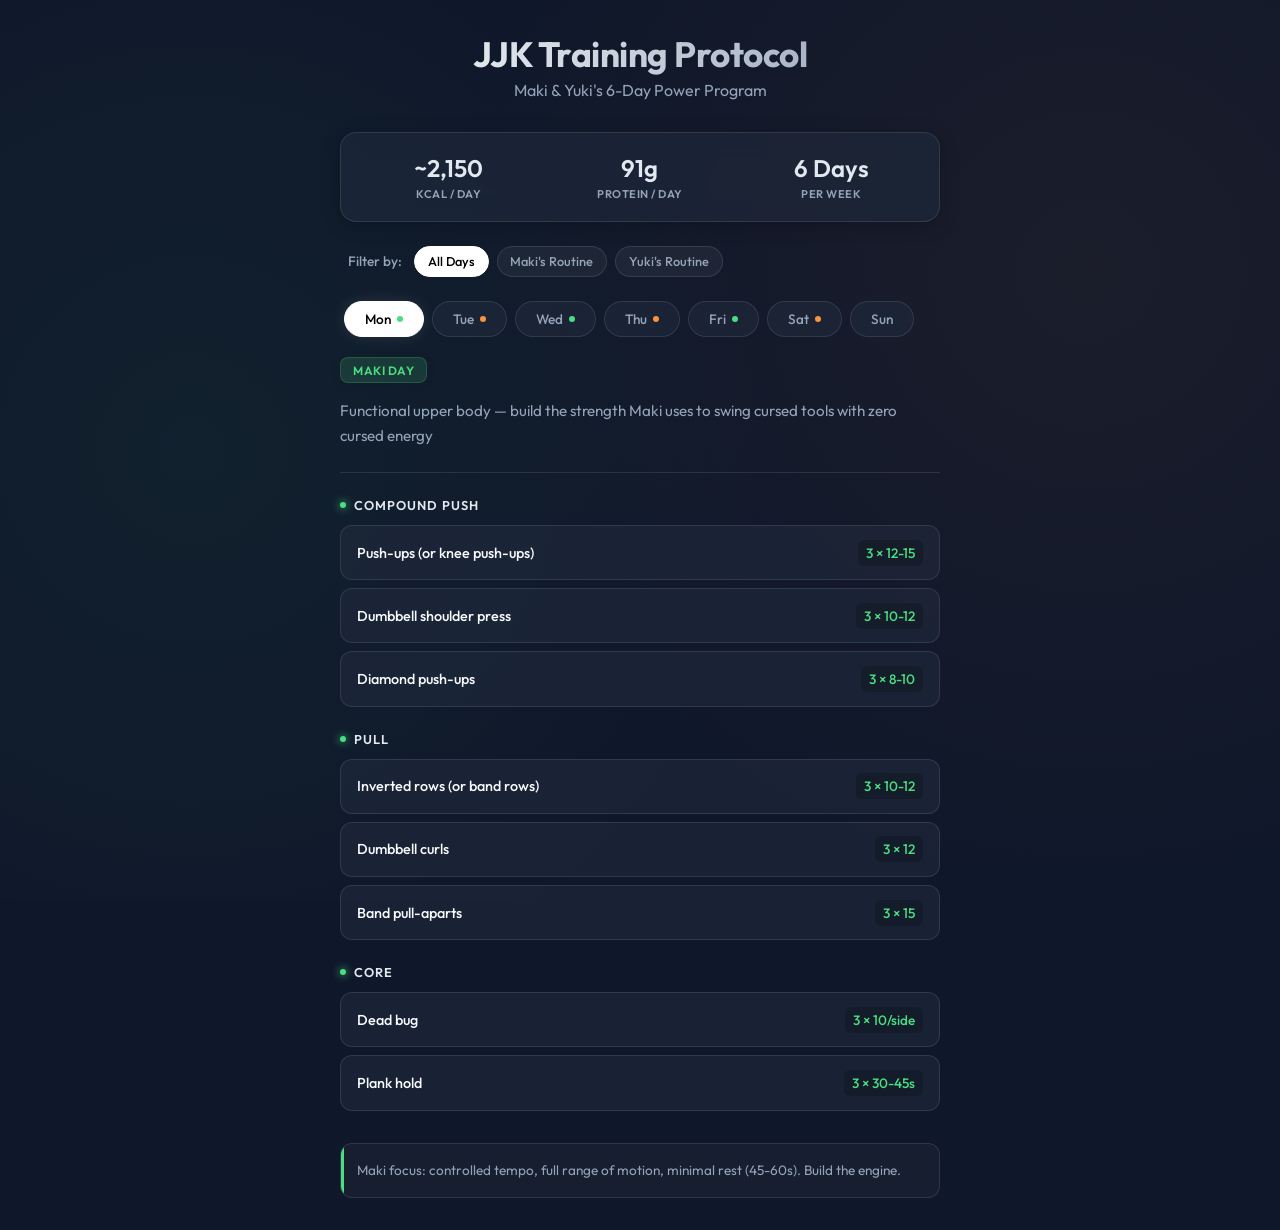
==== commit e2678391: "Add files via upload" ====
--- a/index.html
+++ b/index.html
@@ -1,1493 +1,41 @@
-<!doctype html>
-<html lang="en">
-<head>
-  <meta charset="UTF-8" />
-  <meta name="viewport" content="width=device-width, initial-scale=1, maximum-scale=1"/>
-  <meta name="theme-color" content="#09090b" />
-  <title>FitTrack</title>
-
-  <style>
-    :root{
-      --bg:#09090b;
-      --card-bg:#18181b;
-      --card-border:#27272a;
-      --muted:#a1a1aa;
-      --text:#f4f4f5;
-      --primary:#3b82f6;
-      --primary-hover:#2563eb;
-      --danger:#ef4444;
-      --success:#22c55e;
-      --warn:#f59e0b;
-      --radius:14px;
-      --font: ui-sans-serif, system-ui, -apple-system, Segoe UI, Roboto, Helvetica, Arial, "Apple Color Emoji","Segoe UI Emoji";
-      --shadow: 0 10px 30px rgba(0,0,0,.35);
-    }
-    *{box-sizing:border-box}
-    html,body{height:100%}
-    body{
-      margin:0;
-      font-family:var(--font);
-      background: radial-gradient(1200px 700px at 30% -10%, rgba(59,130,246,.18), transparent 55%),
-                  radial-gradient(1000px 600px at 80% 0%, rgba(34,197,94,.12), transparent 55%),
-                  var(--bg);
-      color:var(--text);
-      -webkit-font-smoothing:antialiased;
-      padding-bottom: 90px;
-    }
-
-    .wrap{
-      max-width:720px;
-      margin:0 auto;
-      padding:20px;
-      display:flex;
-      flex-direction:column;
-      gap:18px;
-    }
-
-    /* Header */
-    .topbar{
-      display:flex;
-      align-items:flex-start;
-      justify-content:space-between;
-      gap:14px;
-      padding-top:10px;
-    }
-    .brand h1{
-      margin:0;
-      font-size:28px;
-      letter-spacing:-0.03em;
-      background:linear-gradient(to right, #fff, #c7c7cf);
-      -webkit-background-clip:text;
-      -webkit-text-fill-color:transparent;
-    }
-    .brand p{margin:6px 0 0;color:var(--muted);font-size:14px}
-
-    .rightbar{
-      display:flex;
-      gap:10px;
-      align-items:center;
-      flex-wrap:wrap;
-      justify-content:flex-end;
-    }
-
-    .pill{
-      display:flex;
-      align-items:center;
-      gap:10px;
-      background:rgba(24,24,27,.85);
-      border:1px solid rgba(39,39,42,.9);
-      border-radius:999px;
-      padding:10px 12px;
-      backdrop-filter: blur(8px);
-      box-shadow: 0 1px 0 rgba(255,255,255,.04) inset;
-    }
-    .pill .avatar{font-size:18px}
-    .pill .hint{margin:0;font-size:11px;letter-spacing:.08em;text-transform:uppercase;color:var(--muted)}
-    .pill .name{margin:0;font-size:14px;font-weight:650}
-
-    /* Buttons */
-    .btn{
-      border:none;
-      border-radius:var(--radius);
-      cursor:pointer;
-      font-weight:650;
-      font-family:var(--font);
-      transition:.18s;
-      display:inline-flex;
-      align-items:center;
-      justify-content:center;
-      gap:8px;
-      padding:12px 14px;
-      user-select:none;
-    }
-    .btn:disabled{opacity:.5;cursor:not-allowed}
-    .btn.primary{background:var(--primary);color:#fff}
-    .btn.primary:hover{background:var(--primary-hover)}
-    .btn.secondary{
-      background:rgba(39,39,42,.75);
-      border:1px solid rgba(39,39,42,.95);
-      color:var(--text);
-    }
-    .btn.secondary:hover{transform: translateY(-1px); border-color:#3f3f46}
-    .btn.ghost{background:transparent;color:var(--muted);padding:10px 12px}
-    .btn.ghost:hover{background:rgba(39,39,42,.75);color:var(--text)}
-    .btn.danger{background:rgba(239,68,68,.12);color:var(--danger);border:1px solid rgba(239,68,68,.18)}
-    .btn.danger:hover{background:rgba(239,68,68,.18)}
-    .icon-btn{
-      width:40px;height:40px;
-      padding:0;
-      border-radius:999px;
-      background:transparent;
-      color:var(--muted);
-      border:1px solid rgba(39,39,42,.7);
-    }
-    .icon-btn:hover{background:rgba(39,39,42,.7);color:#fff}
-
-    /* Inputs */
-    .input{
-      width:100%;
-      padding:14px 14px;
-      border-radius:var(--radius);
-      border:1px solid rgba(39,39,42,.95);
-      background:rgba(39,39,42,.55);
-      color:var(--text);
-      font-size:16px;
-      outline:none;
-      transition:.18s;
-      font-family:var(--font);
-    }
-    .input:focus{border-color:rgba(59,130,246,.9); box-shadow: 0 0 0 3px rgba(59,130,246,.18);}
-    textarea.input{min-height:140px;resize:vertical;line-height:1.5}
-
-    :focus-visible{outline:2px solid rgba(59,130,246,.75); outline-offset:2px; border-radius:10px}
-
-    /* Cards */
-    .card{
-      background:rgba(24,24,27,.9);
-      border:1px solid rgba(39,39,42,.95);
-      border-radius:var(--radius);
-      padding:18px;
-      box-shadow: var(--shadow);
-      backdrop-filter: blur(8px);
-    }
-
-    /* Progress */
-    .progress-header{display:flex;justify-content:space-between;gap:10px;font-size:13px;color:var(--muted);font-weight:550;margin-bottom:10px}
-    .progress-bar-bg{height:8px;background:rgba(39,39,42,.85);border-radius:999px;overflow:hidden}
-    .progress-bar-fill{height:100%;width:0%;background:var(--success);transition:width .35s ease;border-radius:999px}
-
-    /* Add Trigger */
-    .add-trigger{
-      width:100%;
-      border-radius:var(--radius);
-      padding:18px;
-      cursor:pointer;
-      border:1px dashed rgba(63,63,70,.95);
-      background:rgba(39,39,42,.25);
-      display:flex;
-      align-items:center;
-      justify-content:center;
-      gap:10px;
-      color:var(--muted);
-      transition:.18s;
-      font-weight:650;
-    }
-    .add-trigger:hover{
-      border-color:rgba(59,130,246,.9);
-      background:rgba(59,130,246,.07);
-      color:var(--primary);
-      transform: translateY(-1px);
-    }
-    .plus{font-size:18px; font-weight:800}
-
-    /* Toolbar */
-    .toolbar{
-      display:flex;
-      gap:10px;
-      align-items:center;
-      flex-wrap:wrap;
-      justify-content:space-between;
-      margin-top:8px;
-    }
-    .toolbar .left, .toolbar .right{display:flex;gap:10px;align-items:center;flex-wrap:wrap}
-    .chips{display:flex;gap:8px;flex-wrap:wrap}
-    .chip{
-      border:1px solid rgba(39,39,42,.95);
-      background:rgba(39,39,42,.45);
-      color:var(--muted);
-      padding:8px 10px;
-      border-radius:999px;
-      font-size:13px;
-      cursor:pointer;
-      user-select:none;
-      transition:.18s;
-    }
-    .chip:hover{border-color:#3f3f46;color:var(--text)}
-    .chip.active{
-      border-color:rgba(59,130,246,.75);
-      color:#fff;
-      background:rgba(59,130,246,.14);
-    }
-
-    /* List */
-    .listHeader{display:flex;justify-content:space-between;align-items:center;margin:14px 0 10px}
-    .listHeader h2{margin:0;font-size:18px}
-    .list{list-style:none;margin:0;padding:0;display:flex;flex-direction:column;gap:10px}
-
-    .item{
-      display:flex;
-      align-items:center;
-      gap:12px;
-      padding:14px;
-      border-radius:var(--radius);
-      border:1px solid rgba(39,39,42,.95);
-      background:rgba(39,39,42,.25);
-      transition:.18s;
-    }
-    .item:hover{border-color:#52525b}
-    .item.done{opacity:.7; border-style:dashed; background:transparent}
-    .item.done .name{text-decoration:line-through;color:var(--muted)}
-
-    .check-wrap{position:relative;width:22px;height:22px;flex:0 0 22px}
-    .check{
-      opacity:0;
-      width:22px;height:22px;
-      position:absolute;inset:0;z-index:2;margin:0;cursor:pointer;
-    }
-    .custom-check{
-      width:22px;height:22px;border-radius:7px;border:2px solid #52525b;
-      display:flex;align-items:center;justify-content:center;
-      transition:.18s;background:transparent;
-      position:absolute;inset:0;pointer-events:none;
-    }
-    .check:checked + .custom-check{background:var(--success);border-color:var(--success)}
-    .check:checked + .custom-check::after{content:"✔";font-size:14px;color:#06110a}
-
-    .item-content{flex:1;min-width:0;display:flex;flex-direction:column;gap:4px}
-    .name{font-size:15px;font-weight:650;word-break:break-word}
-    .meta{font-size:12px;color:var(--muted)}
-    .mini-bar{height:6px;background:rgba(39,39,42,.85);border-radius:999px;overflow:hidden;margin-top:6px}
-    .mini-fill{height:100%;width:0%;background:rgba(34,197,94,.95);transition:width .25s ease}
-
-    .actions{display:flex;gap:6px;align-items:center}
-    .action-btn{
-      border:none;
-      background:transparent;
-      color:var(--muted);
-      width:34px;height:34px;
-      border-radius:10px;
-      cursor:pointer;
-      transition:.18s;
-      display:flex;align-items:center;justify-content:center;
-      border:1px solid transparent;
-    }
-    .action-btn:hover{background:rgba(63,63,70,.55);color:#fff;border-color:rgba(39,39,42,.6)}
-    .action-btn.delete:hover{background:rgba(239,68,68,.14);color:var(--danger);border-color:rgba(239,68,68,.2)}
-    .action-btn.warn:hover{background:rgba(245,158,11,.14);color:var(--warn);border-color:rgba(245,158,11,.2)}
-
-    .empty{padding:34px 0;text-align:center;color:var(--muted)}
-    .empty .emoji{font-size:40px;opacity:.6;margin-bottom:10px}
-
-    .hidden{display:none !important}
-
-    /* Modals */
-    .overlay{
-      position:fixed; inset:0;
-      background:rgba(0,0,0,.7);
-      backdrop-filter: blur(6px);
-      display:flex;align-items:center;justify-content:center;
-      z-index:100;
-      padding:18px;
-    }
-    .modal{
-      width:100%;
-      max-width:420px;
-      background:rgba(24,24,27,.96);
-      border:1px solid rgba(39,39,42,.95);
-      border-radius:18px;
-      padding:18px;
-      box-shadow: var(--shadow);
-    }
-    .modal h3{margin:0 0 10px;font-size:18px}
-    .modal p{margin:0 0 12px;color:var(--muted);font-size:13px;line-height:1.45}
-    .modal-actions{display:flex;gap:10px;justify-content:flex-end;margin-top:14px;flex-wrap:wrap}
-
-    /* Toast */
-    .toasts{
-      position:fixed;
-      left:50%;
-      transform:translateX(-50%);
-      bottom:16px;
-      width:min(720px, calc(100% - 24px));
-      display:flex;
-      flex-direction:column;
-      gap:10px;
-      z-index:200;
-      pointer-events:none;
-    }
-    .toast{
-      pointer-events:auto;
-      background:rgba(24,24,27,.96);
-      border:1px solid rgba(39,39,42,.95);
-      border-radius:16px;
-      padding:12px 12px;
-      display:flex;
-      align-items:center;
-      justify-content:space-between;
-      gap:12px;
-      box-shadow: var(--shadow);
-    }
-    .toast .msg{color:var(--text);font-size:14px}
-    .toast .toast-actions{display:flex;gap:8px;align-items:center}
-
-    /* Detail */
-    .back{
-      display:inline-flex;align-items:center;gap:10px;
-      color:var(--muted);cursor:pointer;
-      padding:10px 0;
-      user-select:none;
-    }
-    .back:hover{color:var(--primary)}
-
-    .tag{
-      display:inline-flex;
-      gap:8px;
-      align-items:center;
-      font-size:12px;
-      color:var(--primary);
-      background:rgba(59,130,246,.12);
-      border:1px solid rgba(59,130,246,.18);
-      padding:6px 10px;
-      border-radius:999px;
-      margin-top:10px;
-      width:max-content;
-    }
-
-    @media (max-width: 520px){
-      .topbar{flex-direction:column;align-items:flex-start}
-      .rightbar{width:100%;justify-content:space-between}
-      .pill{width:100%;justify-content:space-between}
-    }
-
-    @media (prefers-reduced-motion: reduce){
-      *{transition:none !important; animation:none !important}
-    }
-  </style>
-</head>
-
-<body>
-<main class="wrap">
-  <!-- HOME VIEW -->
-  <section id="homeView">
-    <header class="topbar">
-      <div class="brand">
-        <h1>FitTrack</h1>
-        <p>Organize your sessions. Paste workouts. Track progress.</p>
-      </div>
-
-      <div class="rightbar">
-        <div class="pill" aria-label="Profile">
-          <span class="avatar" aria-hidden="true">💪</span>
-          <div>
-            <p class="hint">Welcome back,</p>
-            <p class="name" id="helloName">Athlete</p>
-          </div>
-          <button class="btn icon-btn" id="editNameBtn" title="Edit Name" aria-label="Edit Name">
-            ✎
-          </button>
-        </div>
-
-        <button class="btn secondary" id="exportBtn" title="Export backup JSON">
-          ⤓ Export
-        </button>
-        <button class="btn secondary" id="importBtn" title="Import backup JSON">
-          ⤒ Import
-        </button>
-      </div>
-    </header>
-
-    <section class="card" aria-label="Overall completion">
-      <div class="progress-header">
-        <span>Total Completion</span>
-        <span id="homeProgressText">0%</span>
-      </div>
-      <div class="progress-bar-bg">
-        <div id="homeProgressBar" class="progress-bar-fill"></div>
-      </div>
-
-      <div class="toolbar">
-        <div class="left" style="flex:1; min-width:220px;">
-          <input class="input" id="sessionSearch" placeholder="Search sessions… (press /)" autocomplete="off" />
-        </div>
-        <div class="right">
-          <div class="chips" aria-label="Session filter">
-            <button class="chip active" data-filter="all" id="sessionFilterAll">All</button>
-            <button class="chip" data-filter="active" id="sessionFilterActive">Active</button>
-            <button class="chip" data-filter="done" id="sessionFilterDone">Done</button>
-          </div>
-          <button class="btn danger" id="clearAllBtn" title="Clear all data">Reset</button>
-        </div>
-      </div>
-    </section>
-
-    <button id="openAddSessionModalBtn" class="add-trigger" style="margin-top:6px;">
-      <span class="plus" aria-hidden="true">+</span>
-      <span>Create New Session</span>
-      <span style="margin-left:auto;color:var(--muted);font-weight:600;font-size:12px;">(N)</span>
-    </button>
-
-    <section class="card">
-      <div class="listHeader">
-        <h2>Your Sessions</h2>
-        <span class="meta" id="sessionCountLabel">0 sessions</span>
-      </div>
-
-      <ul id="sessionList" class="list" aria-live="polite"></ul>
-
-      <div id="emptySessions" class="empty">
-        <div class="emoji" aria-hidden="true">📁</div>
-        <div>No sessions yet.</div>
-        <div style="margin-top:6px;">Try “Leg Day”, “Push”, “Pull”, “Full Body”.</div>
-      </div>
-    </section>
-  </section>
-
-  <!-- DETAIL VIEW -->
-  <section id="detailView" class="hidden">
-    <div class="back" id="backBtn" role="button" tabindex="0" aria-label="Back to sessions">
-      ← Back to Sessions
-    </div>
-
-    <section class="card">
-      <div style="display:flex; align-items:flex-start; justify-content:space-between; gap:12px;">
-        <div>
-          <h2 id="detailTitle" style="margin:0; font-size:22px; letter-spacing:-.02em;">Session</h2>
-          <div class="tag">Editing Exercises</div>
-        </div>
-
-        <div style="display:flex; gap:10px; align-items:center; flex-wrap:wrap; justify-content:flex-end;">
-          <button class="btn secondary" id="renameSessionBtn" title="Rename session">Rename</button>
-          <button class="btn secondary" id="duplicateSessionBtn" title="Duplicate session">Duplicate</button>
-          <button class="btn danger" id="deleteSessionBtn" title="Delete session">Delete</button>
-        </div>
-      </div>
-
-      <div style="margin-top:14px;">
-        <div class="progress-header">
-          <span>Session Progress</span>
-          <span id="detailProgressText">0%</span>
-        </div>
-        <div class="progress-bar-bg">
-          <div id="detailProgressBar" class="progress-bar-fill"></div>
-        </div>
-
-        <div class="toolbar">
-          <div class="left" style="flex:1; min-width:220px;">
-            <input class="input" id="exerciseSearch" placeholder="Search exercises…" autocomplete="off" />
-          </div>
-          <div class="right">
-            <div class="chips" aria-label="Exercise filter">
-              <button class="chip active" data-exfilter="all" id="exFilterAll">All</button>
-              <button class="chip" data-exfilter="active" id="exFilterActive">Active</button>
-              <button class="chip" data-exfilter="done" id="exFilterDone">Done</button>
-            </div>
-            <button class="btn secondary" id="markAllDoneBtn" title="Mark all exercises done">✓ All</button>
-            <button class="btn secondary" id="clearDoneBtn" title="Remove completed exercises">Clear Done</button>
-          </div>
-        </div>
-      </div>
-    </section>
-
-    <button id="openAddExerciseModalBtn" class="add-trigger" style="margin-top:6px;">
-      <span class="plus" aria-hidden="true">+</span>
-      <span>Add Exercises (Paste List)</span>
-      <span style="margin-left:auto;color:var(--muted);font-weight:600;font-size:12px;">(E)</span>
-    </button>
-
-    <section class="card">
-      <div class="listHeader">
-        <h2>Exercises</h2>
-        <span class="meta" id="exerciseCountLabel">0 items</span>
-      </div>
-
-      <ul id="exerciseList" class="list" aria-live="polite"></ul>
-
-      <div id="emptyExercises" class="empty">
-        <div class="emoji" aria-hidden="true">📝</div>
-        <div>Empty session.</div>
-        <div style="margin-top:6px;">Paste a workout list to get started.</div>
-      </div>
-    </section>
-  </section>
-
-  <!-- Modals -->
-  <div id="nameModal" class="overlay hidden" role="dialog" aria-modal="true" aria-labelledby="nameModalTitle">
-    <div class="modal">
-      <h3 id="nameModalTitle">Your Profile Name</h3>
-      <p>This name is saved locally on your device.</p>
-      <input id="userNameInput" class="input" placeholder="e.g., Poom" autocomplete="name" />
-      <div class="modal-actions">
-        <button class="btn ghost" data-close="nameModal">Cancel</button>
-        <button class="btn primary" id="saveNameBtn">Save</button>
-      </div>
-    </div>
-  </div>
-
-  <div id="addSessionModal" class="overlay hidden" role="dialog" aria-modal="true" aria-labelledby="addSessionTitle">
-    <div class="modal">
-      <h3 id="addSessionTitle">New Session</h3>
-      <p>Example: “Leg Day”, “Push”, “Pull”, “Abs”, “Cardio”.</p>
-      <input id="newSessionInput" class="input" placeholder="Session name" autocomplete="off" />
-      <div class="modal-actions">
-        <button class="btn ghost" data-close="addSessionModal">Cancel</button>
-        <button class="btn primary" id="confirmAddSessionBtn">Create</button>
-      </div>
-    </div>
-  </div>
-
-  <div id="addExerciseModal" class="overlay hidden" role="dialog" aria-modal="true" aria-labelledby="addExerciseTitle">
-    <div class="modal" style="max-width:520px;">
-      <h3 id="addExerciseTitle">Paste Exercises</h3>
-      <p>Each new line becomes an item. Bullets and numbering are cleaned automatically.</p>
-      <textarea id="newExerciseInput" class="input" placeholder="Push Ups 3x10&#10;Squats 3x10&#10;Plank 30s"></textarea>
-      <div class="modal-actions">
-        <button class="btn ghost" data-close="addExerciseModal">Cancel</button>
-        <button class="btn primary" id="confirmAddExerciseBtn">Add</button>
-      </div>
-    </div>
-  </div>
-
-  <div id="confirmModal" class="overlay hidden" role="dialog" aria-modal="true" aria-labelledby="confirmTitle">
-    <div class="modal">
-      <h3 id="confirmTitle">Confirm</h3>
-      <p id="confirmText">Are you sure?</p>
-      <div class="modal-actions">
-        <button class="btn ghost" id="confirmCancelBtn">Cancel</button>
-        <button class="btn danger" id="confirmOkBtn">Delete</button>
-      </div>
-    </div>
-  </div>
-
-  <input id="importFile" type="file" accept="application/json" class="hidden" />
-</main>
-
-<div class="toasts" id="toasts" aria-live="polite" aria-atomic="true"></div>
-
-<script>
-(() => {
-  const STORAGE_KEY = "fittrack_v7_consumer";
-  const $ = (id) => document.getElementById(id);
-
-  // --- Elements ---
-  const els = {
-    homeView: $("homeView"),
-    detailView: $("detailView"),
-    helloName: $("helloName"),
-
-    // Progress
-    homeProgressBar: $("homeProgressBar"),
-    homeProgressText: $("homeProgressText"),
-    detailProgressBar: $("detailProgressBar"),
-    detailProgressText: $("detailProgressText"),
-
-    // Lists
-    sessionList: $("sessionList"),
-    exerciseList: $("exerciseList"),
-    emptySessions: $("emptySessions"),
-    emptyExercises: $("emptyExercises"),
-    sessionCountLabel: $("sessionCountLabel"),
-    exerciseCountLabel: $("exerciseCountLabel"),
-
-    // Search + filters
-    sessionSearch: $("sessionSearch"),
-    exerciseSearch: $("exerciseSearch"),
-    sessionFilterAll: $("sessionFilterAll"),
-    sessionFilterActive: $("sessionFilterActive"),
-    sessionFilterDone: $("sessionFilterDone"),
-    exFilterAll: $("exFilterAll"),
-    exFilterActive: $("exFilterActive"),
-    exFilterDone: $("exFilterDone"),
-
-    // Buttons
-    editNameBtn: $("editNameBtn"),
-    saveNameBtn: $("saveNameBtn"),
-    openAddSessionModalBtn: $("openAddSessionModalBtn"),
-    confirmAddSessionBtn: $("confirmAddSessionBtn"),
-    openAddExerciseModalBtn: $("openAddExerciseModalBtn"),
-    confirmAddExerciseBtn: $("confirmAddExerciseBtn"),
-    backBtn: $("backBtn"),
-
-    renameSessionBtn: $("renameSessionBtn"),
-    duplicateSessionBtn: $("duplicateSessionBtn"),
-    deleteSessionBtn: $("deleteSessionBtn"),
-    markAllDoneBtn: $("markAllDoneBtn"),
-    clearDoneBtn: $("clearDoneBtn"),
-
-    exportBtn: $("exportBtn"),
-    importBtn: $("importBtn"),
-    importFile: $("importFile"),
-    clearAllBtn: $("clearAllBtn"),
-
-    // Detail title
-    detailTitle: $("detailTitle"),
-
-    // Modals
-    nameModal: $("nameModal"),
-    addSessionModal: $("addSessionModal"),
-    addExerciseModal: $("addExerciseModal"),
-    confirmModal: $("confirmModal"),
-    userNameInput: $("userNameInput"),
-    newSessionInput: $("newSessionInput"),
-    newExerciseInput: $("newExerciseInput"),
-    confirmText: $("confirmText"),
-    confirmCancelBtn: $("confirmCancelBtn"),
-    confirmOkBtn: $("confirmOkBtn"),
-
-    // Toasts
-    toasts: $("toasts"),
-  };
-
-  // --- State ---
-  let state = {
-    name: "Athlete",
-    activeSessionId: null,
-    sessions: [],
-    ui: {
-      sessionFilter: "all",
-      sessionQuery: "",
-      exFilter: "all",
-      exQuery: ""
-    }
-  };
-
-  let confirmAction = null;
-  let undoStack = null; // { label, undoFn }
-
-  // --- Utils ---
-  function uid() {
-    if (crypto?.randomUUID) return crypto.randomUUID();
-    return Date.now().toString(36) + Math.random().toString(36).slice(2);
-  }
-
-  function safeGet(key) {
-    try { return localStorage.getItem(key); } catch { return null; }
-  }
-  function safeSet(key, val) {
-    try { localStorage.setItem(key, val); } catch {}
-  }
-
-  function loadState() {
-    const raw = safeGet(STORAGE_KEY);
-    if (!raw) return;
-    try {
-      const parsed = JSON.parse(raw);
-      state.name = parsed.name || "Athlete";
-      state.sessions = Array.isArray(parsed.sessions) ? parsed.sessions : [];
-      state.activeSessionId = parsed.activeSessionId || null;
-      state.ui = Object.assign(state.ui, parsed.ui || {});
-    } catch {}
-  }
-
-  function saveState() {
-    const payload = {
-      name: state.name,
-      sessions: state.sessions,
-      activeSessionId: state.activeSessionId,
-      ui: state.ui,
-      updatedAt: new Date().toISOString()
-    };
-    safeSet(STORAGE_KEY, JSON.stringify(payload));
-  }
-
-  function clampPct(n) {
-    n = Number.isFinite(n) ? n : 0;
-    return Math.max(0, Math.min(100, n));
-  }
-
-  function sessionStats(session) {
-    const ex = Array.isArray(session.exercises) ? session.exercises : [];
-    const total = ex.length;
-    const done = ex.filter(e => e.done).length;
-    const pct = total ? Math.round((done / total) * 100) : 0;
-    return { total, done, pct };
-  }
-
-  function overallSessionsCompletion() {
-    const total = state.sessions.length;
-    const done = state.sessions.filter(s => s.done).length;
-    const pct = total ? Math.round((done / total) * 100) : 0;
-    return { total, done, pct };
-  }
-
-  function setChipGroup(group, activeId) {
-    const ids = group === "session"
-      ? ["sessionFilterAll","sessionFilterActive","sessionFilterDone"]
-      : ["exFilterAll","exFilterActive","exFilterDone"];
-    ids.forEach(id => $(id).classList.remove("active"));
-    $(activeId).classList.add("active");
-  }
-
-  function openModal(modalEl) {
-    modalEl.classList.remove("hidden");
-    // focus first input/textarea/button
-    const focusable = modalEl.querySelector("input, textarea, button");
-    if (focusable) setTimeout(() => focusable.focus(), 0);
-  }
-  function closeModal(modalEl) {
-    modalEl.classList.add("hidden");
-  }
-  function closeAllModals() {
-    [els.nameModal, els.addSessionModal, els.addExerciseModal, els.confirmModal].forEach(closeModal);
-    confirmAction = null;
-  }
-
-  function showConfirm({ text, okText="Delete", danger=true, onOk }) {
-    els.confirmText.textContent = text;
-    els.confirmOkBtn.textContent = okText;
-    els.confirmOkBtn.className = "btn " + (danger ? "danger" : "primary");
-    confirmAction = onOk;
-    openModal(els.confirmModal);
-  }
-
-  function toast(message, opts={}) {
-    const { actionText, onAction, timeout=4200 } = opts;
-
-    const t = document.createElement("div");
-    t.className = "toast";
-
-    const msg = document.createElement("div");
-    msg.className = "msg";
-    msg.textContent = message;
-
-    const right = document.createElement("div");
-    right.className = "toast-actions";
-
-    if (actionText && typeof onAction === "function") {
-      const a = document.createElement("button");
-      a.className = "btn secondary";
-      a.style.padding = "10px 12px";
-      a.textContent = actionText;
-      a.onclick = () => {
-        try { onAction(); } finally {
-          t.remove();
-        }
-      };
-      right.appendChild(a);
-    }
-
-    const x = document.createElement("button");
-    x.className = "btn ghost";
-    x.style.padding = "10px 12px";
-    x.textContent = "×";
-    x.onclick = () => t.remove();
-    right.appendChild(x);
-
-    t.append(msg, right);
-    els.toasts.appendChild(t);
-
-    if (timeout) {
-      setTimeout(() => { if (t.isConnected) t.remove(); }, timeout);
-    }
-  }
-
-  // Clean pasted lines:
-  // - remove bullets: "- ", "* ", "• "
-  // - remove numbering: "1. ", "1) "
-  // - trim
-  function smartParseList(raw) {
-    if (!raw) return [];
-    let text = raw.replace(/\r/g, "").trim();
-    if (!text) return [];
-
-    let lines = text.split("\n");
-    // If user pasted a single line with semicolons, split that too
-    if (lines.length === 1 && /;/.test(lines[0])) {
-      lines = lines[0].split(";");
-    }
-
-    const out = [];
-    const seen = new Set();
-
-    for (let line of lines) {
-      let s = (line || "").trim();
-      if (!s) continue;
-      s = s.replace(/^[-*•]\s+/, "");           // bullets
-      s = s.replace(/^\d+[\.\)]\s+/, "");       // numbering
-      s = s.replace(/\s{2,}/g, " ").trim();     // normalize spaces
-      if (!s) continue;
-
-      const key = s.toLowerCase();
-      if (seen.has(key)) continue;
-      seen.add(key);
-      out.push(s);
-    }
-    return out;
-  }
-
-  // --- Rendering ---
-  function setView(view) {
-    const isDetail = view === "detail";
-    els.homeView.classList.toggle("hidden", isDetail);
-    els.detailView.classList.toggle("hidden", !isDetail);
-  }
-
-  function getActiveSession() {
-    return state.sessions.find(s => s.id === state.activeSessionId) || null;
-  }
-
-  function filteredSessions() {
-    const q = (state.ui.sessionQuery || "").toLowerCase().trim();
-    const f = state.ui.sessionFilter;
-
-    return state.sessions.filter(s => {
-      const matchesQuery = !q || (s.text || "").toLowerCase().includes(q);
-      const matchesFilter =
-        f === "all" ? true :
-        f === "active" ? !s.done :
-        f === "done" ? !!s.done :
-        true;
-      return matchesQuery && matchesFilter;
-    });
-  }
-
-  function filteredExercises(session) {
-    const ex = Array.isArray(session.exercises) ? session.exercises : [];
-    const q = (state.ui.exQuery || "").toLowerCase().trim();
-    const f = state.ui.exFilter;
-
-    return ex.filter(e => {
-      const matchesQuery = !q || (e.text || "").toLowerCase().includes(q);
-      const matchesFilter =
-        f === "all" ? true :
-        f === "active" ? !e.done :
-        f === "done" ? !!e.done :
-        true;
-      return matchesQuery && matchesFilter;
-    });
-  }
-
-  function renderHome() {
-    setView("home");
-
-    els.helloName.textContent = state.name;
-    els.sessionSearch.value = state.ui.sessionQuery || "";
-
-    const overall = overallSessionsCompletion();
-    const pct = clampPct(overall.pct);
-
-    els.homeProgressBar.style.width = pct + "%";
-    els.homeProgressText.textContent = pct + "%";
-    els.homeProgressText.style.color = (pct === 100 && overall.total > 0) ? "var(--success)" : "var(--muted)";
-
-    // Count label
-    els.sessionCountLabel.textContent = `${state.sessions.length} session${state.sessions.length === 1 ? "" : "s"}`;
-
-    // List
-    const list = filteredSessions();
-    els.sessionList.innerHTML = "";
-    els.emptySessions.classList.toggle("hidden", state.sessions.length > 0);
-
-    if (list.length === 0 && state.sessions.length > 0) {
-      // user has sessions but filter/search hides them
-      const hint = document.createElement("div");
-      hint.className = "empty";
-      hint.innerHTML = `<div class="emoji" aria-hidden="true">🔎</div><div>No matches.</div><div style="margin-top:6px;">Try clearing search / filters.</div>`;
-      els.sessionList.appendChild(hint);
-      return;
-    }
-
-    const frag = document.createDocumentFragment();
-
-    list.forEach(session => {
-      const li = document.createElement("li");
-      li.className = "item" + (session.done ? " done" : "");
-      li.setAttribute("role", "button");
-      li.tabIndex = 0;
-
-      // checkbox
-      const cwrap = document.createElement("div");
-      cwrap.className = "check-wrap";
-      cwrap.onclick = (e) => e.stopPropagation();
-
-      const cb = document.createElement("input");
-      cb.type = "checkbox";
-      cb.className = "check";
-      cb.checked = !!session.done;
-      cb.setAttribute("aria-label", "Mark session done");
-
-      const cc = document.createElement("div");
-      cc.className = "custom-check";
-      cb.onchange = () => {
-        session.done = cb.checked;
-        saveState();
-        render();
-      };
-      cwrap.append(cb, cc);
-
-      // content
-      const content = document.createElement("div");
-      content.className = "item-content";
-      const name = document.createElement("div");
-      name.className = "name";
-      name.textContent = session.text || "Untitled";
-
-      const stats = sessionStats(session);
-      const meta = document.createElement("div");
-      meta.className = "meta";
-      meta.textContent = stats.total
-        ? `${stats.done}/${stats.total} done`
-        : `0 exercises`;
-
-      const mini = document.createElement("div");
-      mini.className = "mini-bar";
-      const fill = document.createElement("div");
-      fill.className = "mini-fill";
-      fill.style.width = clampPct(stats.pct) + "%";
-      mini.appendChild(fill);
-
-      content.append(name, meta, mini);
-
-      // actions
-      const actions = document.createElement("div");
-      actions.className = "actions";
-      actions.onclick = (e) => e.stopPropagation();
-
-      const rename = document.createElement("button");
-      rename.className = "action-btn";
-      rename.title = "Rename";
-      rename.textContent = "✎";
-      rename.onclick = () => renameSession(session.id);
-
-      const dup = document.createElement("button");
-      dup.className = "action-btn warn";
-      dup.title = "Duplicate";
-      dup.textContent = "⎘";
-      dup.onclick = () => duplicateSession(session.id);
-
-      const del = document.createElement("button");
-      del.className = "action-btn delete";
-      del.title = "Delete";
-      del.textContent = "🗑";
-      del.onclick = () => deleteSession(session.id);
-
-      actions.append(rename, dup, del);
-
-      // open detail
-      li.onclick = () => {
-        state.activeSessionId = session.id;
-        saveState();
-        render();
-      };
-      li.onkeydown = (e) => {
-        if (e.key === "Enter") li.click();
-      };
-
-      li.append(cwrap, content, actions);
-      frag.appendChild(li);
-    });
-
-    els.sessionList.appendChild(frag);
-  }
-
-  function renderDetail() {
-    const session = getActiveSession();
-    if (!session) {
-      state.activeSessionId = null;
-      saveState();
-      renderHome();
-      return;
-    }
-
-    setView("detail");
-    els.detailTitle.textContent = session.text || "Session";
-
-    els.exerciseSearch.value = state.ui.exQuery || "";
-
-    const ex = Array.isArray(session.exercises) ? session.exercises : [];
-    const done = ex.filter(e => e.done).length;
-    const total = ex.length;
-    const pct = total ? Math.round((done / total) * 100) : 0;
-
-    els.detailProgressBar.style.width = clampPct(pct) + "%";
-    els.detailProgressText.textContent = clampPct(pct) + "%";
-    els.detailProgressText.style.color = (pct === 100 && total > 0) ? "var(--success)" : "var(--muted)";
-
-    els.exerciseCountLabel.textContent = `${total} item${total === 1 ? "" : "s"}`;
-
-    const list = filteredExercises(session);
-    els.exerciseList.innerHTML = "";
-    els.emptyExercises.classList.toggle("hidden", total > 0);
-
-    if (list.length === 0 && total > 0) {
-      const hint = document.createElement("div");
-      hint.className = "empty";
-      hint.innerHTML = `<div class="emoji" aria-hidden="true">🔎</div><div>No matches.</div><div style="margin-top:6px;">Try clearing search / filters.</div>`;
-      els.exerciseList.appendChild(hint);
-      return;
-    }
-
-    const frag = document.createDocumentFragment();
-
-    list.forEach(exItem => {
-      const li = document.createElement("li");
-      li.className = "item" + (exItem.done ? " done" : "");
-
-      // checkbox
-      const cwrap = document.createElement("div");
-      cwrap.className = "check-wrap";
-
-      const cb = document.createElement("input");
-      cb.type = "checkbox";
-      cb.className = "check";
-      cb.checked = !!exItem.done;
-      cb.setAttribute("aria-label", "Mark exercise done");
-
-      const cc = document.createElement("div");
-      cc.className = "custom-check";
-
-      cb.onchange = () => {
-        exItem.done = cb.checked;
-        // if all exercises done, optionally mark session done (nice UX)
-        session.done = total > 0 && session.exercises.every(x => x.done);
-        saveState();
-        render();
-      };
-
-      cwrap.append(cb, cc);
-
-      // content
-      const content = document.createElement("div");
-      content.className = "item-content";
-
-      const name = document.createElement("div");
-      name.className = "name";
-      name.textContent = exItem.text || "Exercise";
-
-      content.appendChild(name);
-
-      // actions
-      const actions = document.createElement("div");
-      actions.className = "actions";
-
-      const edit = document.createElement("button");
-      edit.className = "action-btn";
-      edit.title = "Edit";
-      edit.textContent = "✎";
-      edit.onclick = () => editExerciseInline(session, exItem, content, actions);
-
-      const del = document.createElement("button");
-      del.className = "action-btn delete";
-      del.title = "Delete";
-      del.textContent = "🗑";
-      del.onclick = () => deleteExercise(session, exItem.id);
-
-      actions.append(edit, del);
-
-      li.append(cwrap, content, actions);
-      frag.appendChild(li);
-    });
-
-    els.exerciseList.appendChild(frag);
-  }
-
-  function render() {
-    els.helloName.textContent = state.name;
-
-    if (state.activeSessionId) renderDetail();
-    else renderHome();
-  }
-
-  // --- Actions ---
-  function createSession(name) {
-    const text = (name || "").trim();
-    if (!text) return;
-
-    state.sessions.unshift({ id: uid(), text, done: false, exercises: [] });
-    saveState();
-    render();
-    toast(`Created session: ${text}`);
-  }
-
-  function renameSession(sessionId) {
-    const s = state.sessions.find(x => x.id === sessionId);
-    if (!s) return;
-
-    // reuse addSessionModal UI for rename
-    els.newSessionInput.value = s.text || "";
-    openModal(els.addSessionModal);
-
-    const oldHandler = els.confirmAddSessionBtn.onclick;
-    els.confirmAddSessionBtn.onclick = () => {
-      const val = els.newSessionInput.value.trim();
-      if (val) {
-        s.text = val;
-        saveState();
-        render();
-        toast("Session renamed");
-        closeModal(els.addSessionModal);
-        els.confirmAddSessionBtn.onclick = oldHandler;
-      }
-    };
-  }
-
-  function duplicateSession(sessionId) {
-    const s = state.sessions.find(x => x.id === sessionId);
-    if (!s) return;
-
-    const copy = JSON.parse(JSON.stringify(s));
-    copy.id = uid();
-    copy.text = (s.text || "Session") + " (Copy)";
-    if (Array.isArray(copy.exercises)) {
-      copy.exercises = copy.exercises.map(e => ({...e, id: uid()}));
-    } else {
-      copy.exercises = [];
-    }
-    state.sessions.unshift(copy);
-    saveState();
-    render();
-    toast("Session duplicated");
-  }
-
-  function deleteSession(sessionId) {
-    const s = state.sessions.find(x => x.id === sessionId);
-    if (!s) return;
-
-    showConfirm({
-      text: `Delete session "${s.text}"? This removes its exercises too.`,
-      okText: "Delete",
-      danger: true,
-      onOk: () => {
-        const snapshot = JSON.parse(JSON.stringify(s));
-        state.sessions = state.sessions.filter(x => x.id !== sessionId);
-        if (state.activeSessionId === sessionId) state.activeSessionId = null;
-        saveState();
-        render();
-
-        undoStack = {
-          label: "Undo delete",
-          undoFn: () => {
-            state.sessions.unshift(snapshot);
-            saveState();
-            render();
-            toast("Restored session");
-          }
-        };
-
-        toast("Session deleted", { actionText: "Undo", onAction: () => undoStack?.undoFn?.() });
-        closeModal(els.confirmModal);
-      }
-    });
-  }
-
-  function editExerciseInline(session, exItem, contentDiv, actionsDiv) {
-    const input = document.createElement("input");
-    input.className = "input";
-    input.style.padding = "12px 12px";
-    input.value = exItem.text || "";
-    contentDiv.innerHTML = "";
-    contentDiv.appendChild(input);
-    actionsDiv.style.display = "none";
-    input.focus();
-
-    const commit = () => {
-      const val = input.value.trim();
-      if (val) exItem.text = val;
-      saveState();
-      render();
-    };
-    input.onblur = commit;
-    input.onkeydown = (e) => {
-      if (e.key === "Enter") commit();
-      if (e.key === "Escape") render();
-    };
-  }
-
-  function deleteExercise(session, exId) {
-    const ex = (session.exercises || []).find(e => e.id === exId);
-    if (!ex) return;
-
-    showConfirm({
-      text: `Delete "${ex.text}"?`,
-      okText: "Delete",
-      danger: true,
-      onOk: () => {
-        const snapshot = JSON.parse(JSON.stringify(ex));
-        session.exercises = (session.exercises || []).filter(e => e.id !== exId);
-        saveState();
-        render();
-
-        undoStack = {
-          label: "Undo delete",
-          undoFn: () => {
-            session.exercises.unshift(snapshot);
-            saveState();
-            render();
-            toast("Restored exercise");
-          }
-        };
-
-        toast("Exercise deleted", { actionText: "Undo", onAction: () => undoStack?.undoFn?.() });
-        closeModal(els.confirmModal);
-      }
-    });
-  }
-
-  function addExercisesFromPaste(rawText) {
-    const session = getActiveSession();
-    if (!session) return;
-
-    const lines = smartParseList(rawText);
-    if (!lines.length) return;
-
-    if (!Array.isArray(session.exercises)) session.exercises = [];
-
-    lines.forEach(line => {
-      session.exercises.push({ id: uid(), text: line, done: false });
-    });
-
-    // if user adds exercises, session likely not "done" anymore
-    session.done = session.exercises.length > 0 && session.exercises.every(x => x.done);
-
-    saveState();
-    render();
-    toast(`Added ${lines.length} exercise${lines.length === 1 ? "" : "s"}`);
-  }
-
-  function exportBackup() {
-    const payload = {
-      app: "FitTrack",
-      version: 7,
-      exportedAt: new Date().toISOString(),
-      data: {
-        name: state.name,
-        sessions: state.sessions
-      }
-    };
-
-    const blob = new Blob([JSON.stringify(payload, null, 2)], { type: "application/json" });
-    const url = URL.createObjectURL(blob);
-    const a = document.createElement("a");
-    a.href = url;
-    a.download = `fittrack-backup-${new Date().toISOString().slice(0,10)}.json`;
-    document.body.appendChild(a);
-    a.click();
-    a.remove();
-    URL.revokeObjectURL(url);
-    toast("Exported backup JSON");
-  }
-
-  function importBackupFromFile(file) {
-    if (!file) return;
-
-    const reader = new FileReader();
-    reader.onload = () => {
-      try {
-        const parsed = JSON.parse(String(reader.result || ""));
-        const data = parsed?.data || parsed; // allow importing raw old format
-
-        const nextName = (data.name || "Athlete").toString();
-        const nextSessions = Array.isArray(data.sessions) ? data.sessions : [];
-
-        // Light validation: ensure ids exist
-        nextSessions.forEach(s => {
-          if (!s.id) s.id = uid();
-          if (!Array.isArray(s.exercises)) s.exercises = [];
-          s.exercises.forEach(e => { if (!e.id) e.id = uid(); });
-        });
-
-        state.name = nextName;
-        state.sessions = nextSessions;
-        state.activeSessionId = null;
-        saveState();
-        render();
-        toast("Imported backup");
-      } catch {
-        toast("Import failed (invalid JSON)", { timeout: 5000 });
-      }
-    };
-    reader.readAsText(file);
-  }
-
-  // --- Events ---
-  // modal close (buttons)
-  document.addEventListener("click", (e) => {
-    const btn = e.target.closest("[data-close]");
-    if (!btn) return;
-    const id = btn.getAttribute("data-close");
-    const modal = $(id);
-    if (modal) closeModal(modal);
-  });
-
-  // click outside modal to close
-  [els.nameModal, els.addSessionModal, els.addExerciseModal, els.confirmModal].forEach(modal => {
-    modal.addEventListener("mousedown", (e) => {
-      if (e.target === modal) closeModal(modal);
-    });
-  });
-
-  // ESC closes
-  document.addEventListener("keydown", (e) => {
-    if (e.key === "Escape") {
-      closeAllModals();
-      return;
-    }
-    // Quick shortcuts (avoid when typing)
-    const tag = (document.activeElement?.tagName || "").toLowerCase();
-    const typing = tag === "input" || tag === "textarea";
-    if (typing) return;
-
-    if (e.key === "/") {
-      e.preventDefault();
-      (state.activeSessionId ? els.exerciseSearch : els.sessionSearch).focus();
-    }
-    if (e.key.toLowerCase() === "n" && !state.activeSessionId) {
-      openModal(els.addSessionModal);
-      els.newSessionInput.value = "";
-      els.newSessionInput.focus();
-    }
-    if (e.key.toLowerCase() === "e" && state.activeSessionId) {
-      openModal(els.addExerciseModal);
-      els.newExerciseInput.value = "";
-      els.newExerciseInput.focus();
-    }
-  });
-
-  // Name
-  els.editNameBtn.onclick = () => {
-    els.userNameInput.value = state.name;
-    openModal(els.nameModal);
-  };
-  els.saveNameBtn.onclick = () => {
-    const val = els.userNameInput.value.trim();
-    if (val) {
-      state.name = val;
-      saveState();
-      render();
-      toast("Name saved");
-    }
-    closeModal(els.nameModal);
-  };
-
-  // Add Session
-  els.openAddSessionModalBtn.onclick = () => {
-    els.newSessionInput.value = "";
-    openModal(els.addSessionModal);
-  };
-  els.confirmAddSessionBtn.onclick = () => {
-    const text = els.newSessionInput.value.trim();
-    if (!text) return;
-    createSession(text);
-    closeModal(els.addSessionModal);
-  };
-  els.newSessionInput.onkeydown = (e) => {
-    if (e.key === "Enter") els.confirmAddSessionBtn.click();
-  };
-
-  // Add Exercises
-  els.openAddExerciseModalBtn.onclick = () => {
-    els.newExerciseInput.value = "";
-    openModal(els.addExerciseModal);
-  };
-  els.confirmAddExerciseBtn.onclick = () => {
-    const raw = els.newExerciseInput.value;
-    if (!raw.trim()) return;
-    addExercisesFromPaste(raw);
-    closeModal(els.addExerciseModal);
-  };
-
-  // Back
-  function goHome() {
-    state.activeSessionId = null;
-    saveState();
-    render();
-  }
-  els.backBtn.onclick = goHome;
-  els.backBtn.onkeydown = (e) => { if (e.key === "Enter") goHome(); };
-
-  // Filters
-  function setSessionFilter(filter, btnId) {
-    state.ui.sessionFilter = filter;
-    setChipGroup("session", btnId);
-    saveState();
-    renderHome();
-  }
-  els.sessionFilterAll.onclick = () => setSessionFilter("all", "sessionFilterAll");
-  els.sessionFilterActive.onclick = () => setSessionFilter("active", "sessionFilterActive");
-  els.sessionFilterDone.onclick = () => setSessionFilter("done", "sessionFilterDone");
-
-  function setExFilter(filter, btnId) {
-    state.ui.exFilter = filter;
-    setChipGroup("ex", btnId);
-    saveState();
-    renderDetail();
-  }
-  els.exFilterAll.onclick = () => setExFilter("all", "exFilterAll");
-  els.exFilterActive.onclick = () => setExFilter("active", "exFilterActive");
-  els.exFilterDone.onclick = () => setExFilter("done", "exFilterDone");
-
-  els.sessionSearch.addEventListener("input", () => {
-    state.ui.sessionQuery = els.sessionSearch.value;
-    saveState();
-    renderHome();
-  });
-  els.exerciseSearch.addEventListener("input", () => {
-    state.ui.exQuery = els.exerciseSearch.value;
-    saveState();
-    renderDetail();
-  });
-
-  // Detail actions
-  els.renameSessionBtn.onclick = () => renameSession(state.activeSessionId);
-  els.duplicateSessionBtn.onclick = () => duplicateSession(state.activeSessionId);
-  els.deleteSessionBtn.onclick = () => deleteSession(state.activeSessionId);
-
-  els.markAllDoneBtn.onclick = () => {
-    const s = getActiveSession();
-    if (!s) return;
-    if (!Array.isArray(s.exercises) || s.exercises.length === 0) return;
-    s.exercises.forEach(e => e.done = true);
-    s.done = true;
-    saveState();
-    render();
-    toast("Marked all done");
-  };
-
-  els.clearDoneBtn.onclick = () => {
-    const s = getActiveSession();
-    if (!s) return;
-    const before = (s.exercises || []).length;
-    s.exercises = (s.exercises || []).filter(e => !e.done);
-    const removed = before - s.exercises.length;
-    s.done = s.exercises.length > 0 && s.exercises.every(x => x.done);
-    saveState();
-    render();
-    if (removed) toast(`Removed ${removed} completed`);
-  };
-
-  // Confirm modal
-  els.confirmCancelBtn.onclick = () => { closeModal(els.confirmModal); confirmAction = null; };
-  els.confirmOkBtn.onclick = () => { if (typeof confirmAction === "function") confirmAction(); };
-
-  // Export / Import
-  els.exportBtn.onclick = exportBackup;
-  els.importBtn.onclick = () => els.importFile.click();
-  els.importFile.onchange = () => importBackupFromFile(els.importFile.files?.[0]);
-
-  // Reset
-  els.clearAllBtn.onclick = () => {
-    showConfirm({
-      text: "Reset ALL data on this device? (Sessions, exercises, name)",
-      okText: "Reset",
-      danger: true,
-      onOk: () => {
-        state = {
-          name: "Athlete",
-          activeSessionId: null,
-          sessions: [],
-          ui: { sessionFilter: "all", sessionQuery: "", exFilter: "all", exQuery: "" }
-        };
-        saveState();
-        render();
-        closeModal(els.confirmModal);
-        toast("Reset complete");
-      }
-    });
-  };
-
-  // Restore UI chips on load
-  function restoreChips() {
-    const sf = state.ui.sessionFilter || "all";
-    setChipGroup("session", sf === "active" ? "sessionFilterActive" : sf === "done" ? "sessionFilterDone" : "sessionFilterAll");
-
-    const ef = state.ui.exFilter || "all";
-    setChipGroup("ex", ef === "active" ? "exFilterActive" : ef === "done" ? "exFilterDone" : "exFilterAll");
-  }
-
-  // Init
-  loadState();
-  restoreChips();
-  render();
-})();
-</script>
-</body>
-</html>
+<!DOCTYPE html>
+<html lang="en">
+<head>
+    <meta charset="UTF-8">
+    <meta name="viewport" content="width=device-width, initial-scale=1.0">
+    <title>JJK Workout Plan</title>
+    <link rel="preconnect" href="https://fonts.googleapis.com">
+    <link rel="preconnect" href="https://fonts.gstatic.com" crossorigin>
+    <link href="https://fonts.googleapis.com/css2?family=Outfit:wght@300;400;500;600;700&display=swap" rel="stylesheet">
+    <link rel="stylesheet" href="style.css">
+</head>
+<body>
+    <div class="app-container">
+        <header class="app-header">
+            <h1>JJK Training Protocol</h1>
+            <p class="subtitle">Maki & Yuki's 6-Day Power Program</p>
+        </header>
+
+        <section class="stats-glass">
+            <div class="stat"><div class="stat-val">~2,150</div><div class="stat-lbl">KCAL / DAY</div></div>
+            <div class="stat"><div class="stat-val">91g</div><div class="stat-lbl">PROTEIN / DAY</div></div>
+            <div class="stat"><div class="stat-val">6 Days</div><div class="stat-lbl">PER WEEK</div></div>
+        </section>
+
+        <!-- New filter feature -->
+        <div class="filter-controls">
+            <span class="filter-label">Filter by:</span>
+            <button class="filter-btn active" data-filter="all">All Days</button>
+            <button class="filter-btn maki-filter" data-filter="maki">Maki's Routine</button>
+            <button class="filter-btn yuki-filter" data-filter="yuki">Yuki's Routine</button>
+        </div>
+
+        <main class="content-area">
+            <div class="tabs" id="tabs"></div>
+            <div class="days-container" id="days"></div>
+        </main>
+    </div>
+
+    <script src="script.js"></script>
+</body>
+</html>
--- a/style.css
+++ b/style.css
@@ -0,0 +1,349 @@
+:root {
+    --bg-main: #0f172a; /* Deep slate */
+    --bg-glass: rgba(30, 41, 59, 0.7);
+    --bg-glass-hover: rgba(51, 65, 85, 0.8);
+    --border-glass: rgba(255, 255, 255, 0.1);
+    
+    --text-primary: #f8fafc;
+    --text-secondary: #94a3b8;
+    
+    --accent-maki: #4ade80; /* vibrant green */
+    --accent-maki-bg: rgba(74, 222, 128, 0.15);
+    
+    --accent-yuki: #fb923c; /* vibrant orange/red */
+    --accent-yuki-bg: rgba(251, 146, 60, 0.15);
+
+    --accent-rest: #38bdf8;
+    --accent-rest-bg: rgba(56, 189, 248, 0.15);
+
+    --font-sans: 'Outfit', sans-serif;
+    --radius-lg: 16px;
+    --radius-md: 12px;
+    --radius-sm: 8px;
+}
+
+* {
+    margin: 0;
+    padding: 0;
+    box-sizing: border-box;
+}
+
+body {
+    font-family: var(--font-sans);
+    background-color: var(--bg-main);
+    color: var(--text-primary);
+    min-height: 100vh;
+    display: flex;
+    justify-content: center;
+    padding: 2rem 1rem;
+    background-image: 
+        radial-gradient(circle at 15% 50%, rgba(74, 222, 128, 0.05) 0%, transparent 50%),
+        radial-gradient(circle at 85% 30%, rgba(251, 146, 60, 0.05) 0%, transparent 50%);
+    background-attachment: fixed;
+}
+
+.app-container {
+    width: 100%;
+    max-width: 600px;
+    display: flex;
+    flex-direction: column;
+    gap: 1.5rem;
+}
+
+.app-header {
+    text-align: center;
+    margin-bottom: 0.5rem;
+}
+
+.app-header h1 {
+    font-size: 2.2rem;
+    font-weight: 700;
+    letter-spacing: -0.5px;
+    background: linear-gradient(to right, #f8fafc, #94a3b8);
+    -webkit-background-clip: text;
+    -webkit-text-fill-color: transparent;
+    margin-bottom: 0.25rem;
+}
+
+.subtitle {
+    font-size: 1rem;
+    color: var(--text-secondary);
+    font-weight: 400;
+}
+
+/* Glassmorphism Stats */
+.stats-glass {
+    display: grid;
+    grid-template-columns: repeat(3, 1fr);
+    gap: 1rem;
+    background: var(--bg-glass);
+    backdrop-filter: blur(12px);
+    -webkit-backdrop-filter: blur(12px);
+    border: 1px solid var(--border-glass);
+    border-radius: var(--radius-lg);
+    padding: 1.25rem;
+    box-shadow: 0 4px 20px rgba(0,0,0,0.2);
+}
+
+.stat {
+    text-align: center;
+    display: flex;
+    flex-direction: column;
+    gap: 0.25rem;
+}
+
+.stat-val {
+    font-size: 1.5rem;
+    font-weight: 600;
+    color: #e2e8f0;
+}
+
+.stat-lbl {
+    font-size: 0.7rem;
+    font-weight: 600;
+    color: var(--text-secondary);
+    letter-spacing: 0.5px;
+    text-transform: uppercase;
+}
+
+/* Filter Controls */
+.filter-controls {
+    display: flex;
+    align-items: center;
+    gap: 0.5rem;
+    padding: 0 0.5rem;
+    flex-wrap: wrap;
+}
+
+.filter-label {
+    font-size: 0.85rem;
+    color: var(--text-secondary);
+    font-weight: 500;
+    margin-right: 0.25rem;
+}
+
+.filter-btn {
+    background: rgba(255,255,255,0.05);
+    border: 1px solid var(--border-glass);
+    color: var(--text-secondary);
+    padding: 0.4rem 0.8rem;
+    border-radius: 20px;
+    font-size: 0.8rem;
+    font-weight: 500;
+    font-family: inherit;
+    cursor: pointer;
+    transition: all 0.3s ease;
+}
+
+.filter-btn:hover {
+    background: rgba(255,255,255,0.1);
+    color: var(--text-primary);
+}
+
+.filter-btn.active {
+    background: white;
+    color: black;
+    border-color: white;
+}
+
+.filter-btn.maki-filter.active {
+    background: var(--accent-maki);
+    color: #064e3b;
+    border-color: var(--accent-maki);
+    box-shadow: 0 0 12px rgba(74, 222, 128, 0.4);
+}
+
+.filter-btn.yuki-filter.active {
+    background: var(--accent-yuki);
+    color: #431407;
+    border-color: var(--accent-yuki);
+    box-shadow: 0 0 12px rgba(251, 146, 60, 0.4);
+}
+
+/* Tabs */
+.tabs {
+    display: flex;
+    gap: 0.5rem;
+    flex-wrap: wrap;
+    margin-bottom: 1.25rem;
+    padding: 0 0.25rem;
+}
+
+.tab {
+    padding: 0.5rem 1.25rem;
+    border-radius: 20px;
+    font-size: 0.85rem;
+    font-weight: 500;
+    font-family: inherit;
+    cursor: pointer;
+    border: 1px solid var(--border-glass);
+    background: var(--bg-glass);
+    color: var(--text-secondary);
+    transition: all 0.3s cubic-bezier(0.4, 0, 0.2, 1);
+    backdrop-filter: blur(8px);
+    display: flex;
+    align-items: center;
+}
+
+.tab:hover:not(.active) {
+    background: var(--bg-glass-hover);
+    color: var(--text-primary);
+    transform: translateY(-1px);
+}
+
+.tab.active {
+    background: white;
+    color: black;
+    border-color: white;
+    box-shadow: 0 0 15px rgba(255,255,255,0.1);
+}
+
+/* Day Container */
+.day {
+    display: none;
+    animation: fadeIn 0.4s ease-out;
+}
+
+.day.show {
+    display: block;
+}
+
+@keyframes fadeIn {
+    from { opacity: 0; transform: translateY(5px); }
+    to { opacity: 1; transform: translateY(0); }
+}
+
+/* Badges */
+.badge {
+    display: inline-block;
+    font-size: 0.75rem;
+    font-weight: 600;
+    padding: 0.3rem 0.75rem;
+    border-radius: var(--radius-sm);
+    margin-bottom: 1rem;
+    letter-spacing: 0.5px;
+    text-transform: uppercase;
+    box-shadow: 0 2px 10px rgba(0,0,0,0.1);
+}
+
+.badge-maki {
+    background: var(--accent-maki-bg);
+    color: var(--accent-maki);
+    border: 1px solid rgba(74, 222, 128, 0.2);
+}
+
+.badge-yuki {
+    background: var(--accent-yuki-bg);
+    color: var(--accent-yuki);
+    border: 1px solid rgba(251, 146, 60, 0.2);
+}
+
+.badge-rest {
+    background: var(--accent-rest-bg);
+    color: var(--accent-rest);
+    border: 1px solid rgba(56, 189, 248, 0.2);
+}
+
+.theme {
+    font-size: 0.95rem;
+    color: var(--text-secondary);
+    margin-bottom: 1.5rem;
+    line-height: 1.6;
+    padding-bottom: 1.5rem;
+    border-bottom: 1px solid var(--border-glass);
+}
+
+/* Exercises */
+.exgroup {
+    margin-bottom: 1.5rem;
+}
+
+.exgroup-title {
+    font-size: 0.8rem;
+    font-weight: 600;
+    color: #e2e8f0;
+    margin-bottom: 0.75rem;
+    text-transform: uppercase;
+    letter-spacing: 1px;
+    display: flex;
+    align-items: center;
+    gap: 0.5rem;
+}
+
+.exgroup-title::before {
+    content: '';
+    display: block;
+    width: 6px;
+    height: 6px;
+    border-radius: 50%;
+    background: var(--text-secondary);
+}
+
+.badge-maki ~ .exgroup .exgroup-title::before { background: var(--accent-maki); box-shadow: 0 0 8px var(--accent-maki); }
+.badge-yuki ~ .exgroup .exgroup-title::before { background: var(--accent-yuki); box-shadow: 0 0 8px var(--accent-yuki); }
+.badge-rest ~ .exgroup .exgroup-title::before { background: var(--accent-rest); box-shadow: 0 0 8px var(--accent-rest); }
+
+.ex {
+    display: flex;
+    justify-content: space-between;
+    align-items: center;
+    padding: 0.85rem 1rem;
+    border-radius: var(--radius-md);
+    background: var(--bg-glass);
+    border: 1px solid var(--border-glass);
+    margin-bottom: 0.5rem;
+    font-size: 0.9rem;
+    transition: transform 0.2s ease, background 0.2s ease;
+}
+
+.ex:hover {
+    transform: translateX(4px);
+    background: var(--bg-glass-hover);
+}
+
+.ex-name {
+    font-weight: 500;
+    color: var(--text-primary);
+}
+
+.ex-detail {
+    font-size: 0.85rem;
+    font-weight: 500;
+    color: var(--text-secondary);
+    white-space: nowrap;
+    background: rgba(0,0,0,0.2);
+    padding: 0.25rem 0.5rem;
+    border-radius: 6px;
+}
+
+.badge-maki ~ .exgroup .ex .ex-detail { color: var(--accent-maki); }
+.badge-yuki ~ .exgroup .ex .ex-detail { color: var(--accent-yuki); }
+.badge-rest ~ .exgroup .ex .ex-detail { color: var(--accent-rest); }
+
+/* Note */
+.note {
+    font-size: 0.85rem;
+    color: var(--text-secondary);
+    line-height: 1.6;
+    margin-top: 2rem;
+    padding: 1rem;
+    border-radius: var(--radius-md);
+    background: rgba(255,255,255,0.03);
+    border: 1px solid var(--border-glass);
+    position: relative;
+    overflow: hidden;
+}
+
+.note::before {
+    content: '';
+    position: absolute;
+    left: 0;
+    top: 0;
+    bottom: 0;
+    width: 3px;
+    background: var(--text-secondary);
+}
+
+.badge-maki ~ .note::before { background: var(--accent-maki); }
+.badge-yuki ~ .note::before { background: var(--accent-yuki); }
+.badge-rest ~ .note::before { background: var(--accent-rest); }
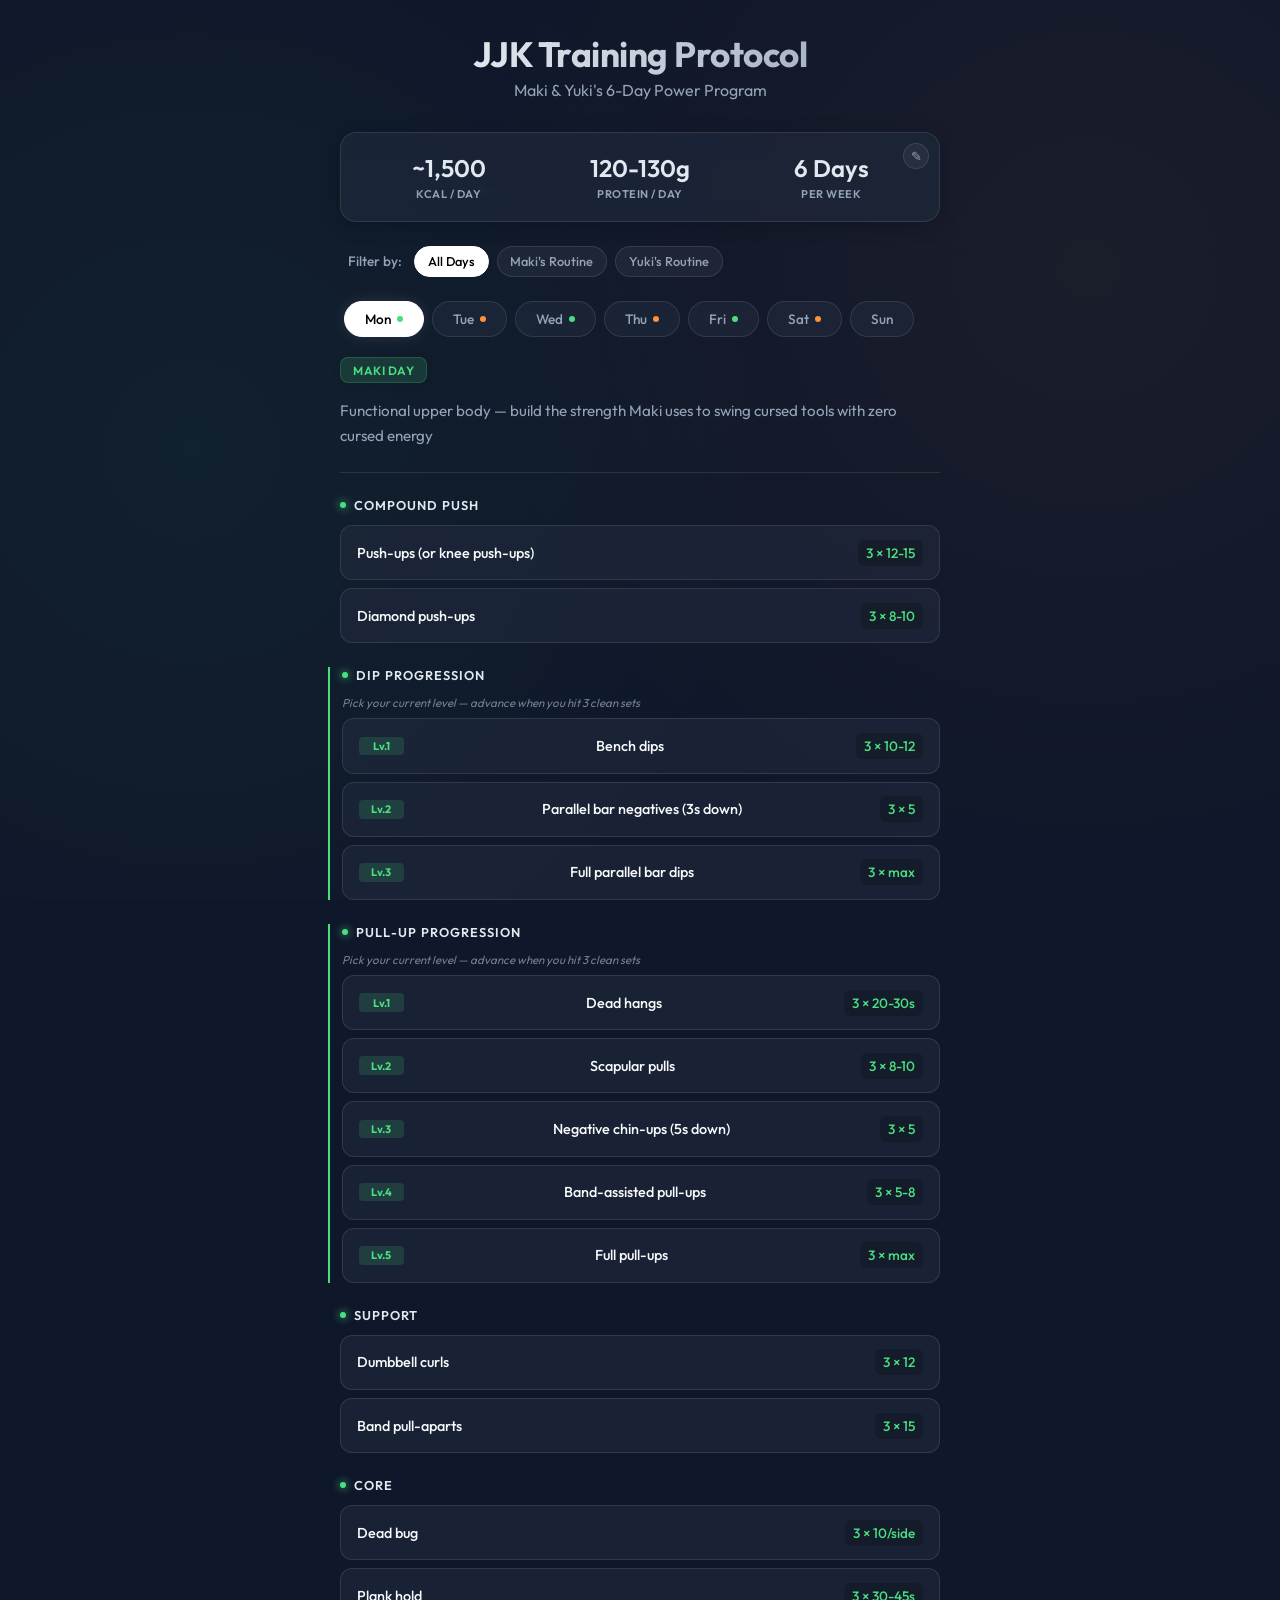
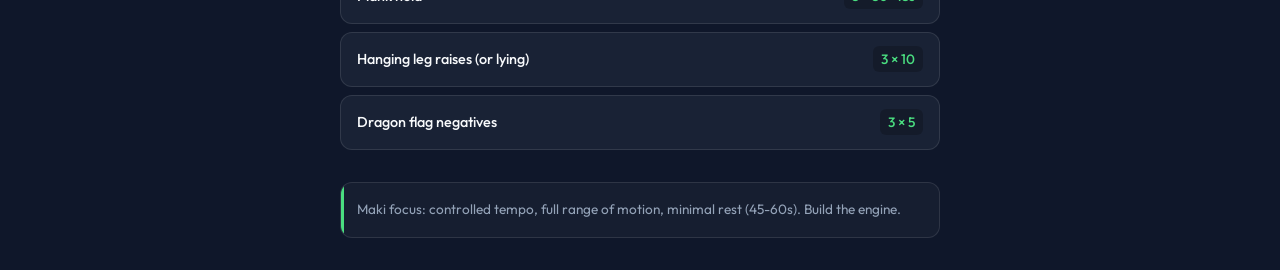
==== commit 6bfcbef0: "Add files via upload" ====
--- a/index.html
+++ b/index.html
@@ -17,9 +17,10 @@
         </header>
 
         <section class="stats-glass">
-            <div class="stat"><div class="stat-val">~2,150</div><div class="stat-lbl">KCAL / DAY</div></div>
-            <div class="stat"><div class="stat-val">91g</div><div class="stat-lbl">PROTEIN / DAY</div></div>
+            <div class="stat"><div class="stat-val" id="stat-kcal">~1,500</div><div class="stat-lbl">KCAL / DAY</div></div>
+            <div class="stat"><div class="stat-val" id="stat-protein">120-130g</div><div class="stat-lbl">PROTEIN / DAY</div></div>
             <div class="stat"><div class="stat-val">6 Days</div><div class="stat-lbl">PER WEEK</div></div>
+            <button class="edit-nutrition-btn" id="edit-nutrition-btn" data-editing="false" title="Customize nutrition targets">✎</button>
         </section>
 
         <!-- New filter feature -->
--- a/style.css
+++ b/style.css
@@ -83,6 +83,45 @@
     border-radius: var(--radius-lg);
     padding: 1.25rem;
     box-shadow: 0 4px 20px rgba(0,0,0,0.2);
+    position: relative;
+}
+
+.edit-nutrition-btn {
+    position: absolute;
+    top: 0.6rem;
+    right: 0.6rem;
+    background: rgba(255,255,255,0.05);
+    border: 1px solid var(--border-glass);
+    color: var(--text-secondary);
+    width: 26px;
+    height: 26px;
+    border-radius: 50%;
+    font-size: 0.8rem;
+    cursor: pointer;
+    display: flex;
+    align-items: center;
+    justify-content: center;
+    transition: all 0.2s ease;
+    font-family: inherit;
+}
+
+.edit-nutrition-btn:hover {
+    background: rgba(255,255,255,0.12);
+    color: var(--text-primary);
+}
+
+.stat-input {
+    background: transparent;
+    border: none;
+    border-bottom: 1px solid rgba(255,255,255,0.3);
+    color: var(--text-primary);
+    font-family: inherit;
+    font-size: 1.2rem;
+    font-weight: 600;
+    width: 100%;
+    text-align: center;
+    outline: none;
+    padding: 0.1rem 0;
 }
 
 .stat {
@@ -347,3 +386,50 @@
 .badge-maki ~ .note::before { background: var(--accent-maki); }
 .badge-yuki ~ .note::before { background: var(--accent-yuki); }
 .badge-rest ~ .note::before { background: var(--accent-rest); }
+
+/* Progression groups */
+.exgroup--progression {
+    border-left: 2px solid var(--text-secondary);
+    padding-left: 0.75rem;
+    margin-left: -0.75rem;
+}
+
+.badge-maki ~ .exgroup--progression { border-left-color: var(--accent-maki); }
+.badge-yuki ~ .exgroup--progression { border-left-color: var(--accent-yuki); }
+
+.progression-hint {
+    font-size: 0.72rem;
+    color: var(--text-secondary);
+    font-style: italic;
+    margin-bottom: 0.5rem;
+    opacity: 0.75;
+}
+
+.progression-step {
+    display: flex;
+    align-items: center;
+    gap: 0.6rem;
+}
+
+.step-num {
+    font-size: 0.68rem;
+    font-weight: 700;
+    padding: 0.15rem 0.4rem;
+    border-radius: 4px;
+    background: rgba(255,255,255,0.07);
+    color: var(--text-secondary);
+    min-width: 2.8rem;
+    text-align: center;
+    white-space: nowrap;
+    flex-shrink: 0;
+}
+
+.badge-maki ~ .exgroup--progression .step-num {
+    background: var(--accent-maki-bg);
+    color: var(--accent-maki);
+}
+
+.badge-yuki ~ .exgroup--progression .step-num {
+    background: var(--accent-yuki-bg);
+    color: var(--accent-yuki);
+}
